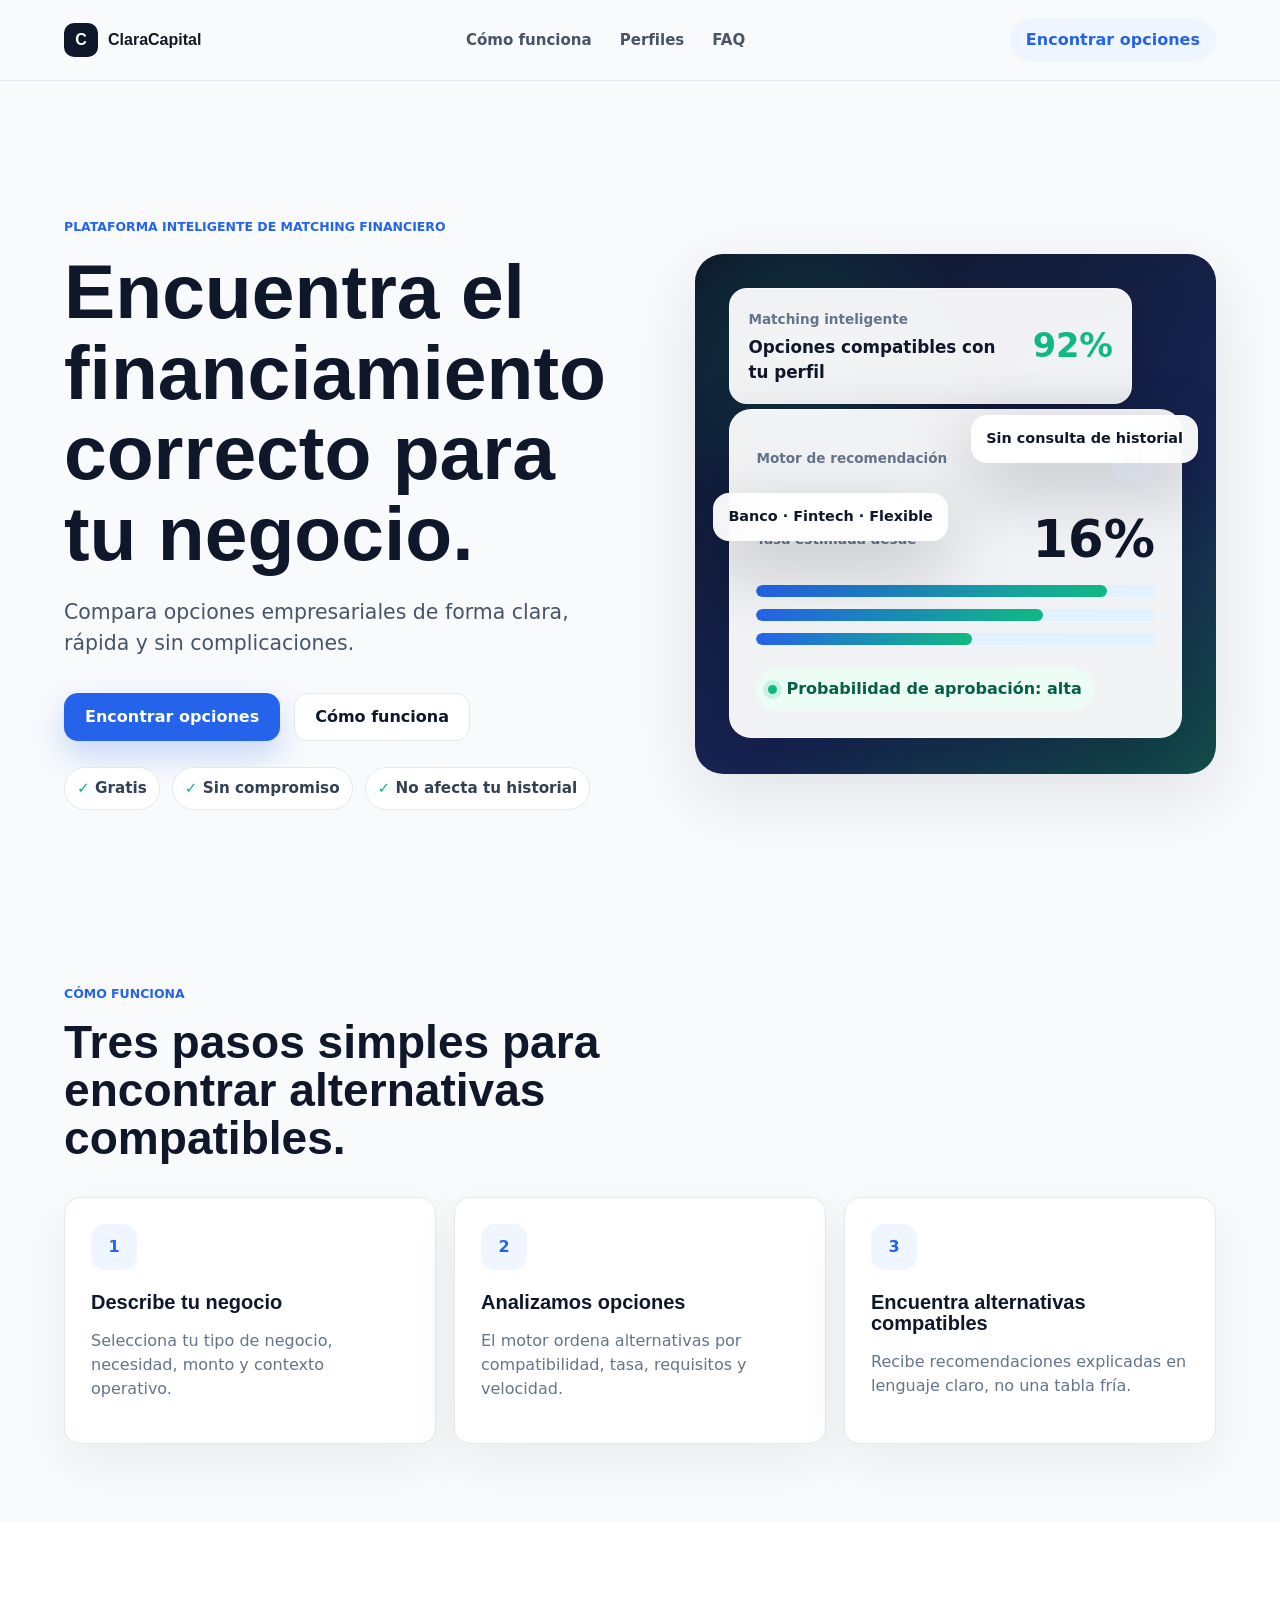
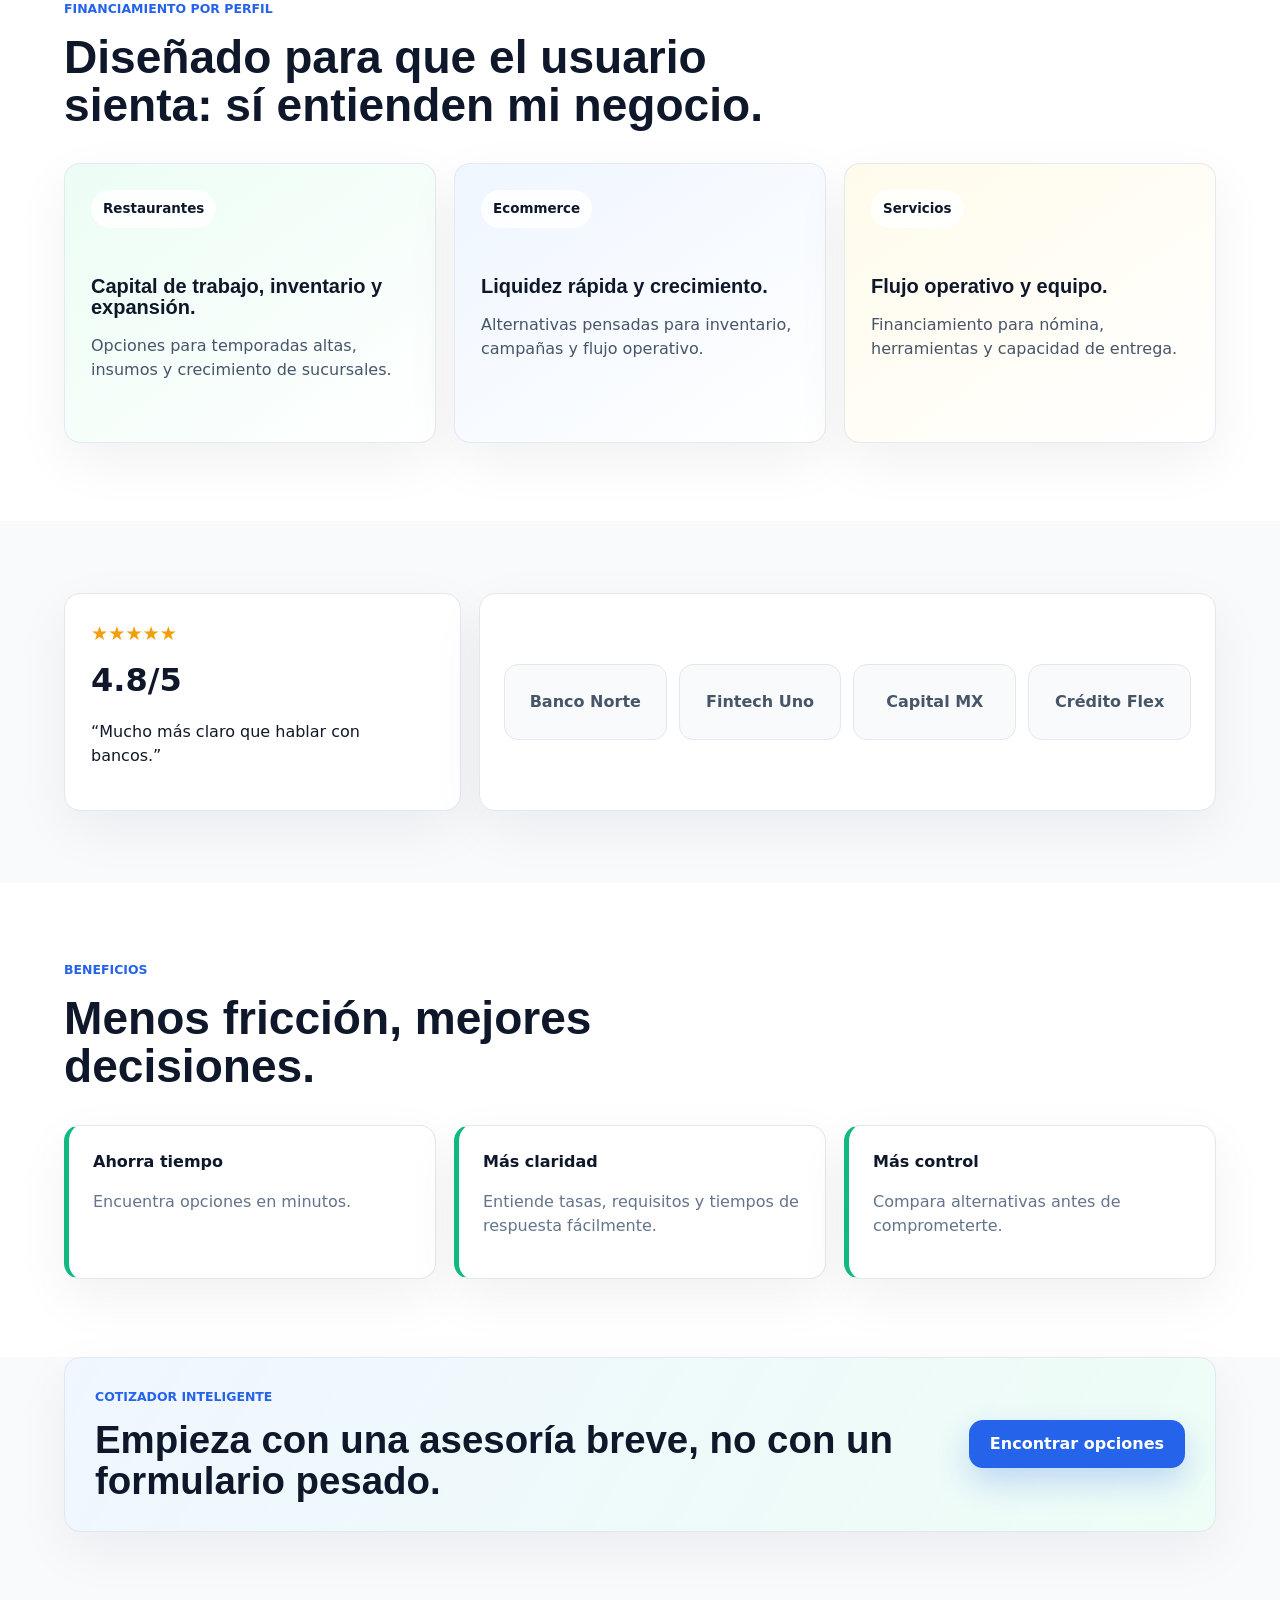
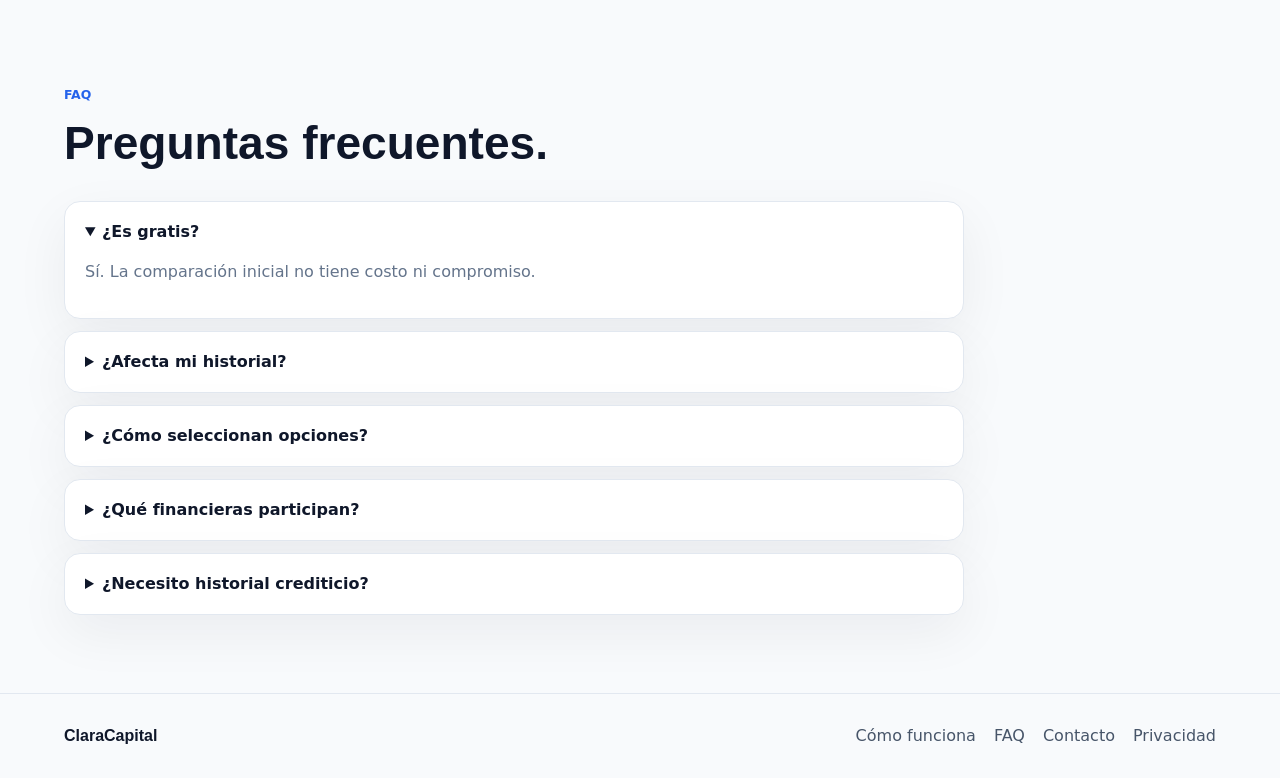
==== index.html @ 9a3e59d4 "v2" ====
<!DOCTYPE html>
<html lang="es">
  <head>
    <meta charset="UTF-8" />
    <meta name="viewport" content="width=device-width, initial-scale=1.0" />
    <title>ClaraCapital | Matching financiero para PYMEs</title>
    <meta
      name="description"
      content="Encuentra financiamiento empresarial con una plataforma inteligente de matching financiero para PYMEs."
    />
    <link
      rel="icon"
      href="data:image/svg+xml,%3Csvg xmlns='http://www.w3.org/2000/svg' viewBox='0 0 64 64'%3E%3Crect width='64' height='64' rx='18' fill='%230F172A'/%3E%3Ctext x='32' y='42' text-anchor='middle' font-family='Arial' font-size='34' font-weight='700' fill='white'%3EC%3C/text%3E%3C/svg%3E"
    />
    <link rel="stylesheet" href="styles.css" />
  </head>
  <body>
    <header class="site-header">
      <a class="brand" href="index.html#inicio" aria-label="ClaraCapital inicio">
        <span class="brand-mark">C</span>
        <span>ClaraCapital</span>
      </a>
      <nav class="nav-links" aria-label="Navegación principal">
        <a href="#como-funciona">Cómo funciona</a>
        <a href="#perfiles">Perfiles</a>
        <a href="#faq">FAQ</a>
      </nav>
      <a class="header-cta" href="cotizador.html">Encontrar opciones</a>
    </header>

    <main>
      <section class="hero" id="inicio">
        <div class="hero-copy">
          <p class="eyebrow">Plataforma inteligente de matching financiero</p>
          <h1>Encuentra el financiamiento correcto para tu negocio.</h1>
          <p class="hero-subtitle">
            Compara opciones empresariales de forma clara, rápida y sin complicaciones.
          </p>
          <div class="hero-actions">
            <a class="button button-primary" href="cotizador.html">Encontrar opciones</a>
            <a class="button button-ghost" href="#como-funciona">Cómo funciona</a>
          </div>
          <div class="trust-strip" aria-label="Indicadores de confianza">
            <span><strong>✓</strong> Gratis</span>
            <span><strong>✓</strong> Sin compromiso</span>
            <span><strong>✓</strong> No afecta tu historial</span>
          </div>
        </div>

        <div class="hero-visual" aria-label="Vista previa de matching financiero">
          <div class="signal-card main-signal">
            <div>
              <span class="small-label">Matching inteligente</span>
              <strong>Opciones compatibles con tu perfil</strong>
            </div>
            <span class="match-score">92%</span>
          </div>
          <div class="dashboard-card">
            <div class="dashboard-top">
              <span>Motor de recomendación</span>
              <strong>AI</strong>
            </div>
            <div class="rate-row">
              <span>Tasa estimada desde</span>
              <strong>16%</strong>
            </div>
            <div class="range-bars">
              <span style="--bar: 88%"></span>
              <span style="--bar: 72%"></span>
              <span style="--bar: 54%"></span>
            </div>
            <div class="approval-card">
              <span class="status-dot"></span>
              Probabilidad de aprobación: alta
            </div>
          </div>
          <div class="floating-note note-left">Banco · Fintech · Flexible</div>
          <div class="floating-note note-right">Sin consulta de historial</div>
        </div>
      </section>

      <section class="section" id="como-funciona">
        <div class="section-heading">
          <p class="eyebrow">Cómo funciona</p>
          <h2>Tres pasos simples para encontrar alternativas compatibles.</h2>
        </div>
        <div class="steps-grid">
          <article class="info-card">
            <span class="icon-box">1</span>
            <h3>Describe tu negocio</h3>
            <p>Selecciona tu tipo de negocio, necesidad, monto y contexto operativo.</p>
          </article>
          <article class="info-card">
            <span class="icon-box">2</span>
            <h3>Analizamos opciones</h3>
            <p>El motor ordena alternativas por compatibilidad, tasa, requisitos y velocidad.</p>
          </article>
          <article class="info-card">
            <span class="icon-box">3</span>
            <h3>Encuentra alternativas compatibles</h3>
            <p>Recibe recomendaciones explicadas en lenguaje claro, no una tabla fría.</p>
          </article>
        </div>
      </section>

      <section class="section profile-section" id="perfiles">
        <div class="section-heading">
          <p class="eyebrow">Financiamiento por perfil</p>
          <h2>Diseñado para que el usuario sienta: sí entienden mi negocio.</h2>
        </div>
        <div class="profile-grid">
          <article class="profile-card restaurant">
            <span>Restaurantes</span>
            <h3>Capital de trabajo, inventario y expansión.</h3>
            <p>Opciones para temporadas altas, insumos y crecimiento de sucursales.</p>
          </article>
          <article class="profile-card ecommerce">
            <span>Ecommerce</span>
            <h3>Liquidez rápida y crecimiento.</h3>
            <p>Alternativas pensadas para inventario, campañas y flujo operativo.</p>
          </article>
          <article class="profile-card services">
            <span>Servicios</span>
            <h3>Flujo operativo y equipo.</h3>
            <p>Financiamiento para nómina, herramientas y capacidad de entrega.</p>
          </article>
        </div>
      </section>

      <section class="proof-section">
        <div class="rating-card">
          <div class="stars" aria-label="Calificación 4.8 de 5">★★★★★</div>
          <strong>4.8/5</strong>
          <p>“Mucho más claro que hablar con bancos.”</p>
        </div>
        <div class="logo-cloud" aria-label="Financieras participantes demo">
          <span>Banco Norte</span>
          <span>Fintech Uno</span>
          <span>Capital MX</span>
          <span>Crédito Flex</span>
        </div>
      </section>

      <section class="section benefits-section">
        <div class="section-heading">
          <p class="eyebrow">Beneficios</p>
          <h2>Menos fricción, mejores decisiones.</h2>
        </div>
        <div class="benefits-grid">
          <article>
            <span>Ahorra tiempo</span>
            <p>Encuentra opciones en minutos.</p>
          </article>
          <article>
            <span>Más claridad</span>
            <p>Entiende tasas, requisitos y tiempos de respuesta fácilmente.</p>
          </article>
          <article>
            <span>Más control</span>
            <p>Compara alternativas antes de comprometerte.</p>
          </article>
        </div>
      </section>

      <section class="home-cta-section">
        <div>
          <p class="eyebrow">Cotizador inteligente</p>
          <h2>Empieza con una asesoría breve, no con un formulario pesado.</h2>
        </div>
        <a class="button button-primary" href="cotizador.html">Encontrar opciones</a>
      </section>

      <section class="section faq-section" id="faq">
        <div class="section-heading">
          <p class="eyebrow">FAQ</p>
          <h2>Preguntas frecuentes.</h2>
        </div>
        <div class="faq-list">
          <details open>
            <summary>¿Es gratis?</summary>
            <p>Sí. La comparación inicial no tiene costo ni compromiso.</p>
          </details>
          <details>
            <summary>¿Afecta mi historial?</summary>
            <p>No. Este flujo es informativo y no realiza una consulta formal de buró.</p>
          </details>
          <details>
            <summary>¿Cómo seleccionan opciones?</summary>
            <p>Usamos tus respuestas para estimar compatibilidad, velocidad y requisitos.</p>
          </details>
          <details>
            <summary>¿Qué financieras participan?</summary>
            <p>En esta beta usamos opciones demo para validar claridad, confianza y conversión.</p>
          </details>
          <details>
            <summary>¿Necesito historial crediticio?</summary>
            <p>No siempre. Algunas alternativas evalúan ventas, antigüedad y flujo del negocio.</p>
          </details>
        </div>
      </section>
    </main>

    <footer class="site-footer">
      <span>ClaraCapital</span>
      <div>
        <a href="#como-funciona">Cómo funciona</a>
        <a href="#faq">FAQ</a>
        <a href="mailto:hola@claracapital.mx">Contacto</a>
        <a href="#inicio">Privacidad</a>
      </div>
    </footer>
  </body>
</html>
---- styles.css ----
:root {
  --navy: #0f172a;
  --blue: #2563eb;
  --green: #10b981;
  --amber: #f59e0b;
  --ink: #111827;
  --muted: #64748b;
  --line: #e2e8f0;
  --bg: #f8fafc;
  --white: #ffffff;
  --soft-blue: #eff6ff;
  --soft-green: #ecfdf5;
  --shadow: 0 22px 70px rgba(15, 23, 42, 0.1);
}

* {
  box-sizing: border-box;
}

html {
  scroll-behavior: smooth;
}

body {
  margin: 0;
  background: var(--bg);
  color: var(--ink);
  font-family: "Inter", "Segoe UI", system-ui, sans-serif;
  line-height: 1.5;
}

a {
  color: inherit;
  text-decoration: none;
}

button,
input {
  font: inherit;
}

.site-header {
  position: sticky;
  top: 0;
  z-index: 20;
  display: flex;
  align-items: center;
  justify-content: space-between;
  gap: 24px;
  padding: 18px clamp(20px, 5vw, 72px);
  background: rgba(248, 250, 252, 0.86);
  border-bottom: 1px solid rgba(226, 232, 240, 0.72);
  backdrop-filter: blur(18px);
}

.brand,
.nav-links,
.trust-strip,
.hero-actions,
.form-actions,
.site-footer,
.site-footer div {
  display: flex;
  align-items: center;
}

.brand {
  gap: 10px;
  font-family: "Geist", "Segoe UI", "Inter", sans-serif;
  font-weight: 700;
}

.brand-mark {
  display: grid;
  width: 34px;
  height: 34px;
  place-items: center;
  color: var(--white);
  background: var(--navy);
  border-radius: 10px;
}

.nav-links {
  gap: 28px;
  color: #475569;
  font-size: 0.94rem;
  font-weight: 600;
}

.nav-links a:hover,
.site-footer a:hover {
  color: var(--blue);
}

.header-cta {
  padding: 10px 16px;
  color: var(--blue);
  background: var(--soft-blue);
  border-radius: 999px;
  font-weight: 700;
}

.hero {
  display: grid;
  grid-template-columns: minmax(0, 1.02fr) minmax(340px, 0.98fr);
  gap: clamp(42px, 7vw, 96px);
  align-items: center;
  min-height: calc(100vh - 74px);
  padding: clamp(54px, 8vw, 96px) clamp(20px, 5vw, 72px) 56px;
}

.eyebrow {
  margin: 0 0 14px;
  color: var(--blue);
  font-size: 0.78rem;
  font-weight: 800;
  letter-spacing: 0;
  text-transform: uppercase;
}

h1,
h2,
h3 {
  margin: 0;
  color: var(--navy);
  font-family: "Geist", "Segoe UI", "Inter", sans-serif;
  letter-spacing: 0;
  line-height: 1.05;
}

h1 {
  max-width: 760px;
  font-size: clamp(2.65rem, 6vw, 5.8rem);
}

h2 {
  font-size: clamp(2rem, 3.6vw, 3.6rem);
}

h3 {
  font-size: 1.25rem;
}

.hero-subtitle {
  max-width: 590px;
  margin: 24px 0 0;
  color: #475569;
  font-size: clamp(1.04rem, 2vw, 1.28rem);
}

.hero-actions {
  flex-wrap: wrap;
  gap: 14px;
  margin-top: 34px;
}

.button {
  display: inline-flex;
  align-items: center;
  justify-content: center;
  min-height: 48px;
  padding: 0 20px;
  border: 1px solid transparent;
  border-radius: 14px;
  cursor: pointer;
  font-weight: 800;
  transition: transform 180ms ease, border-color 180ms ease, background 180ms ease,
    box-shadow 180ms ease;
}

.button:hover {
  transform: translateY(-1px);
}

.button-primary {
  color: var(--white);
  background: var(--blue);
  box-shadow: 0 14px 32px rgba(37, 99, 235, 0.24);
}

.button-ghost {
  color: var(--navy);
  background: var(--white);
  border-color: var(--line);
}

.button:disabled {
  cursor: not-allowed;
  opacity: 0.45;
  transform: none;
}

.trust-strip {
  flex-wrap: wrap;
  gap: 12px;
  margin-top: 26px;
  color: #334155;
  font-size: 0.95rem;
  font-weight: 700;
}

.trust-strip span {
  padding: 9px 12px;
  background: var(--white);
  border: 1px solid var(--line);
  border-radius: 999px;
}

.trust-strip strong {
  color: var(--green);
}

.hero-visual {
  position: relative;
  min-height: 520px;
  padding: 34px;
  overflow: hidden;
  background:
    radial-gradient(circle at 20% 20%, rgba(16, 185, 129, 0.2), transparent 28%),
    linear-gradient(145deg, #0f172a 0%, #172554 62%, #134e4a 100%);
  border-radius: 28px;
  box-shadow: var(--shadow);
}

.dashboard-card,
.signal-card,
.floating-note {
  background: rgba(255, 255, 255, 0.94);
  border: 1px solid rgba(255, 255, 255, 0.64);
  box-shadow: 0 24px 68px rgba(2, 6, 23, 0.22);
  backdrop-filter: blur(16px);
}

.dashboard-card {
  position: absolute;
  right: 34px;
  bottom: 36px;
  left: 34px;
  padding: 26px;
  border-radius: 22px;
}

.dashboard-top,
.rate-row,
.main-signal {
  display: flex;
  align-items: center;
  justify-content: space-between;
  gap: 18px;
}

.dashboard-top span,
.small-label,
.rate-row span {
  color: var(--muted);
  font-size: 0.85rem;
  font-weight: 700;
}

.dashboard-top strong {
  display: grid;
  width: 44px;
  height: 44px;
  place-items: center;
  color: var(--blue);
  background: var(--soft-blue);
  border-radius: 14px;
}

.rate-row {
  margin: 34px 0 20px;
}

.rate-row strong {
  color: var(--navy);
  font-size: 3.2rem;
  line-height: 1;
}

.range-bars {
  display: grid;
  gap: 12px;
}

.range-bars span {
  display: block;
  height: 12px;
  overflow: hidden;
  background: #e0f2fe;
  border-radius: 999px;
}

.range-bars span::after {
  display: block;
  width: var(--bar);
  height: 100%;
  content: "";
  background: linear-gradient(90deg, var(--blue), var(--green));
  border-radius: inherit;
}

.approval-card {
  display: inline-flex;
  align-items: center;
  gap: 9px;
  margin-top: 22px;
  padding: 10px 12px;
  color: #065f46;
  background: var(--soft-green);
  border-radius: 999px;
  font-weight: 800;
}

.status-dot {
  width: 9px;
  height: 9px;
  background: var(--green);
  border-radius: 50%;
  box-shadow: 0 0 0 5px rgba(16, 185, 129, 0.16);
}

.signal-card {
  position: absolute;
  top: 34px;
  left: 34px;
  right: 84px;
  padding: 18px;
  border-radius: 18px;
}

.signal-card strong {
  display: block;
  margin-top: 4px;
  color: var(--navy);
  font-size: 1.05rem;
}

.match-score {
  color: var(--green);
  font-size: 2.1rem;
  font-weight: 900;
}

.floating-note {
  position: absolute;
  padding: 12px 14px;
  color: var(--navy);
  border-radius: 16px;
  font-size: 0.9rem;
  font-weight: 800;
}

.note-left {
  left: 18px;
  top: 46%;
}

.note-right {
  right: 18px;
  top: 31%;
}

.section,
.results-section {
  padding: 78px clamp(20px, 5vw, 72px);
}

.section-heading {
  max-width: 720px;
  margin-bottom: 34px;
}

.steps-grid,
.benefits-grid,
.results-grid {
  display: grid;
  grid-template-columns: repeat(3, minmax(0, 1fr));
  gap: 18px;
}

.info-card,
.benefits-grid article,
.result-card,
.lead-capture,
.faq-list details,
.comparator-panel {
  background: var(--white);
  border: 1px solid var(--line);
  border-radius: 16px;
  box-shadow: 0 18px 54px rgba(15, 23, 42, 0.06);
}

.info-card {
  padding: 26px;
}

.info-card p,
.benefits-grid p,
.comparator-intro p,
.lead-capture p,
.faq-list p,
.result-card p {
  color: var(--muted);
}

.icon-box {
  display: grid;
  width: 46px;
  height: 46px;
  margin-bottom: 22px;
  place-items: center;
  color: var(--blue);
  background: var(--soft-blue);
  border-radius: 14px;
  font-weight: 900;
}

.benefits-section {
  background: #ffffff;
}

.profile-section {
  background: var(--white);
}

.profile-grid {
  display: grid;
  grid-template-columns: repeat(3, minmax(0, 1fr));
  gap: 18px;
}

.profile-card {
  min-height: 280px;
  padding: 26px;
  border: 1px solid rgba(226, 232, 240, 0.9);
  border-radius: 16px;
  box-shadow: 0 18px 54px rgba(15, 23, 42, 0.06);
}

.profile-card span {
  display: inline-flex;
  margin-bottom: 48px;
  padding: 8px 11px;
  color: var(--navy);
  background: rgba(255, 255, 255, 0.82);
  border: 1px solid rgba(255, 255, 255, 0.78);
  border-radius: 999px;
  font-size: 0.84rem;
  font-weight: 900;
}

.profile-card h3 {
  max-width: 360px;
}

.profile-card p {
  color: #475569;
}

.restaurant {
  background: linear-gradient(145deg, #ecfdf5, #ffffff);
}

.ecommerce {
  background: linear-gradient(145deg, #eff6ff, #ffffff);
}

.services {
  background: linear-gradient(145deg, #fffbeb, #ffffff);
}

.proof-section {
  display: grid;
  grid-template-columns: minmax(280px, 0.7fr) minmax(320px, 1.3fr);
  gap: 18px;
  align-items: stretch;
  padding: 72px clamp(20px, 5vw, 72px);
}

.rating-card,
.logo-cloud,
.home-cta-section,
.quote-aside,
.health-card {
  background: var(--white);
  border: 1px solid var(--line);
  border-radius: 16px;
  box-shadow: 0 18px 54px rgba(15, 23, 42, 0.06);
}

.rating-card {
  padding: 26px;
}

.rating-card strong {
  display: block;
  margin: 7px 0 10px;
  color: var(--navy);
  font-size: 2rem;
}

.stars {
  color: var(--amber);
  letter-spacing: 0;
  font-size: 1.2rem;
}

.logo-cloud {
  display: grid;
  grid-template-columns: repeat(4, minmax(0, 1fr));
  gap: 12px;
  align-items: center;
  padding: 24px;
}

.logo-cloud span {
  display: grid;
  min-height: 76px;
  place-items: center;
  color: #475569;
  background: #f8fafc;
  border: 1px solid var(--line);
  border-radius: 14px;
  text-align: center;
  font-weight: 900;
}

.home-cta-section {
  display: flex;
  align-items: center;
  justify-content: space-between;
  gap: 24px;
  margin: 0 clamp(20px, 5vw, 72px) 76px;
  padding: 30px;
  background:
    linear-gradient(120deg, rgba(239, 246, 255, 0.96), rgba(236, 253, 245, 0.9)),
    var(--white);
}

.home-cta-section h2 {
  max-width: 820px;
  font-size: clamp(1.8rem, 3vw, 3rem);
}

.quote-hero {
  display: grid;
  grid-template-columns: minmax(0, 1.2fr) minmax(280px, 0.8fr);
  gap: 32px;
  align-items: end;
  padding: 68px clamp(20px, 5vw, 72px) 42px;
}

.quote-hero h1 {
  max-width: 880px;
  font-size: clamp(2.35rem, 5vw, 5rem);
}

.quote-hero p {
  max-width: 690px;
  color: #475569;
  font-size: 1.08rem;
}

.quote-aside {
  padding: 24px;
}

.quote-aside span {
  color: var(--green);
  font-weight: 900;
}

.quote-aside strong {
  display: block;
  margin: 8px 0;
  color: var(--navy);
  font-size: 1.55rem;
  line-height: 1.1;
}

.cotizador-section {
  padding-top: 42px;
}

.engine-preview {
  display: grid;
  gap: 10px;
  margin-top: 24px;
}

.engine-preview span {
  padding: 12px 14px;
  color: #334155;
  background: var(--white);
  border: 1px solid var(--line);
  border-radius: 14px;
  font-weight: 800;
}

.benefits-grid article {
  padding: 24px;
  border-left: 5px solid var(--green);
}

.benefits-grid span {
  color: var(--navy);
  font-weight: 900;
}

.comparator-section {
  padding: 84px clamp(20px, 5vw, 72px);
  background: linear-gradient(180deg, #eef6ff, #f8fafc);
}

.comparator-shell {
  display: grid;
  grid-template-columns: minmax(0, 0.86fr) minmax(340px, 1.14fr);
  gap: 34px;
  align-items: start;
}

.comparator-intro {
  position: sticky;
  top: 104px;
}

.comparator-panel {
  padding: 28px;
}

.progress-wrap {
  display: grid;
  gap: 10px;
  color: var(--muted);
  font-size: 0.88rem;
  font-weight: 800;
}

.progress-track {
  height: 9px;
  overflow: hidden;
  background: #e5e7eb;
  border-radius: 999px;
}

#progressBar {
  display: block;
  width: 33.33%;
  height: 100%;
  background: linear-gradient(90deg, var(--blue), var(--green));
  border-radius: inherit;
  transition: width 240ms ease;
}

.question-card {
  margin-top: 26px;
}

.question-step {
  display: none;
  margin: 0;
  padding: 0;
  border: 0;
}

.question-step.active {
  display: grid;
  grid-template-columns: repeat(2, minmax(0, 1fr));
  gap: 12px;
  animation: fadeSlide 260ms ease both;
}

.question-step legend {
  grid-column: 1 / -1;
  margin-bottom: 8px;
  color: var(--navy);
  font-family: "Geist", "Segoe UI", "Inter", sans-serif;
  font-size: 1.45rem;
  font-weight: 700;
}

.select-card {
  position: relative;
  cursor: pointer;
}

.select-card input {
  position: absolute;
  inset: 0;
  opacity: 0;
}

.select-card span {
  display: flex;
  align-items: center;
  min-height: 74px;
  padding: 18px;
  background: #f8fafc;
  border: 1px solid var(--line);
  border-radius: 16px;
  color: var(--navy);
  font-weight: 900;
  transition: border-color 180ms ease, background 180ms ease, box-shadow 180ms ease;
}

.visual-option span {
  align-items: flex-start;
  flex-direction: column;
  gap: 5px;
}

.visual-option small {
  color: var(--muted);
  font-size: 0.82rem;
  font-weight: 700;
}

.select-card input:checked + span {
  background: var(--soft-blue);
  border-color: rgba(37, 99, 235, 0.55);
  box-shadow: 0 12px 34px rgba(37, 99, 235, 0.12);
}

.form-actions {
  justify-content: space-between;
  margin-top: 24px;
}

.amount-step.active {
  grid-template-columns: 1fr;
}

.amount-control {
  display: grid;
  gap: 18px;
  padding: 28px;
  background: #f8fafc;
  border: 1px solid var(--line);
  border-radius: 16px;
}

.amount-control input[type="range"] {
  width: 100%;
  accent-color: var(--blue);
}

.amount-control output {
  color: var(--navy);
  font-family: "Geist", "Segoe UI", "Inter", sans-serif;
  font-size: clamp(2rem, 5vw, 4rem);
  font-weight: 800;
  line-height: 1;
}

.amount-markers {
  display: flex;
  justify-content: space-between;
  color: var(--muted);
  font-size: 0.86rem;
  font-weight: 800;
}

.loading-state {
  display: grid;
  min-height: 320px;
  place-items: center;
  text-align: center;
}

.loading-state p {
  margin: 18px 0;
  color: var(--navy);
  font-size: 1.18rem;
  font-weight: 900;
}

.pulse-orbit {
  width: 74px;
  height: 74px;
  background: radial-gradient(circle, var(--blue) 18%, transparent 20%),
    conic-gradient(from 90deg, var(--green), var(--blue), var(--amber), var(--green));
  border-radius: 50%;
  animation: spin 1.6s linear infinite;
}

.loading-bars {
  display: flex;
  gap: 8px;
}

.loading-bars span {
  width: 54px;
  height: 8px;
  background: var(--line);
  border-radius: 999px;
  animation: pulseBar 900ms ease-in-out infinite alternate;
}

.loading-bars span:nth-child(2) {
  animation-delay: 140ms;
}

.loading-bars span:nth-child(3) {
  animation-delay: 280ms;
}

.results-section {
  background: var(--white);
}

.results-summary {
  display: inline-flex;
  flex-wrap: wrap;
  gap: 10px;
}

.results-summary span {
  padding: 9px 12px;
  color: #334155;
  background: #f1f5f9;
  border-radius: 999px;
  font-weight: 800;
}

.result-card {
  display: grid;
  gap: 18px;
  padding: 24px;
}

.recommendation-card {
  position: relative;
  overflow: hidden;
}

.recommendation-card::before {
  position: absolute;
  inset: 0 0 auto;
  height: 5px;
  content: "";
  background: linear-gradient(90deg, var(--blue), var(--green));
}

.result-card header {
  display: flex;
  justify-content: space-between;
  gap: 16px;
}

.result-card header span {
  color: var(--green);
  font-weight: 900;
}

.result-card header p {
  margin: 5px 0 0;
}

.main-metric {
  color: var(--navy);
  font-family: "Geist", "Segoe UI", "Inter", sans-serif;
  font-size: 2.1rem;
  font-weight: 800;
}

.quick-info {
  display: grid;
  gap: 8px;
  margin: 0;
  padding: 0;
  color: #334155;
  list-style: none;
}

.quick-info li::before {
  margin-right: 8px;
  color: var(--green);
  content: "✓";
  font-weight: 900;
}

.smart-explanation {
  margin: 0;
  padding: 14px;
  color: #334155;
  background: #f8fafc;
  border: 1px solid var(--line);
  border-radius: 14px;
  font-weight: 600;
}

.health-card {
  display: grid;
  grid-template-columns: minmax(150px, 0.45fr) minmax(220px, 1fr) minmax(150px, 0.45fr);
  gap: 18px;
  align-items: center;
  margin-bottom: 20px;
  padding: 22px;
}

.health-card strong {
  display: block;
  margin-top: 4px;
  color: var(--navy);
  font-size: 1.35rem;
}

.health-meter {
  height: 12px;
  overflow: hidden;
  background: #e5e7eb;
  border-radius: 999px;
}

.health-meter span {
  display: block;
  width: var(--health);
  height: 100%;
  background: linear-gradient(90deg, var(--green), var(--blue));
  border-radius: inherit;
}

.results-toolbar {
  display: flex;
  align-items: end;
  justify-content: space-between;
  gap: 18px;
  margin-bottom: 24px;
}

.results-toolbar label {
  display: grid;
  gap: 7px;
  min-width: 240px;
  color: var(--navy);
  font-size: 0.86rem;
  font-weight: 900;
}

.results-toolbar select {
  min-height: 46px;
  padding: 0 40px 0 14px;
  color: var(--navy);
  background: var(--white);
  border: 1px solid var(--line);
  border-radius: 14px;
  font-weight: 800;
}

.lead-capture {
  display: grid;
  grid-template-columns: 0.9fr 1.1fr;
  gap: 24px;
  align-items: end;
  margin-top: 28px;
  padding: 26px;
  border-color: rgba(16, 185, 129, 0.36);
}

.lead-form {
  display: grid;
  grid-template-columns: 1fr 1fr auto;
  gap: 12px;
  align-items: end;
}

.lead-form label {
  display: grid;
  gap: 7px;
  color: var(--navy);
  font-size: 0.86rem;
  font-weight: 900;
}

.lead-form input {
  min-height: 48px;
  padding: 0 14px;
  border: 1px solid var(--line);
  border-radius: 14px;
  outline: 0;
}

.lead-form input:focus {
  border-color: var(--blue);
  box-shadow: 0 0 0 4px rgba(37, 99, 235, 0.12);
}

.faq-list {
  display: grid;
  gap: 12px;
  max-width: 900px;
}

.faq-list details {
  padding: 18px 20px;
}

.faq-list summary {
  cursor: pointer;
  color: var(--navy);
  font-weight: 900;
}

.site-footer {
  justify-content: space-between;
  gap: 20px;
  padding: 30px clamp(20px, 5vw, 72px);
  color: #475569;
  border-top: 1px solid var(--line);
}

.site-footer span {
  color: var(--navy);
  font-family: "Geist", "Segoe UI", "Inter", sans-serif;
  font-weight: 800;
}

.site-footer div {
  flex-wrap: wrap;
  gap: 18px;
}

@keyframes fadeSlide {
  from {
    opacity: 0;
    transform: translateY(8px);
  }

  to {
    opacity: 1;
    transform: translateY(0);
  }
}

@keyframes spin {
  to {
    transform: rotate(360deg);
  }
}

@keyframes pulseBar {
  to {
    background: var(--blue);
    transform: scaleX(1.14);
  }
}

@media (max-width: 980px) {
  .hero,
  .comparator-shell,
  .lead-capture,
  .quote-hero,
  .proof-section {
    grid-template-columns: 1fr;
  }

  .hero {
    min-height: auto;
  }

  .comparator-intro {
    position: static;
  }

  .steps-grid,
  .benefits-grid,
  .results-grid,
  .profile-grid {
    grid-template-columns: 1fr;
  }

  .lead-form {
    grid-template-columns: 1fr;
  }

  .logo-cloud {
    grid-template-columns: repeat(2, minmax(0, 1fr));
  }

  .health-card,
  .results-toolbar {
    grid-template-columns: 1fr;
  }

  .health-card {
    align-items: stretch;
  }

  .results-toolbar {
    align-items: stretch;
    flex-direction: column;
  }
}

@media (max-width: 720px) {
  .site-header {
    align-items: flex-start;
  }

  .nav-links {
    display: none;
  }

  .hero-visual {
    min-height: 430px;
    padding: 22px;
    border-radius: 22px;
  }

  .signal-card {
    left: 18px;
    right: 18px;
  }

  .dashboard-card {
    right: 18px;
    left: 18px;
    bottom: 20px;
  }

  .floating-note {
    display: none;
  }

  .question-step.active {
    grid-template-columns: 1fr;
  }

  .site-footer {
    align-items: flex-start;
    flex-direction: column;
  }

  .home-cta-section {
    align-items: flex-start;
    flex-direction: column;
  }

  .logo-cloud {
    grid-template-columns: 1fr;
  }
}
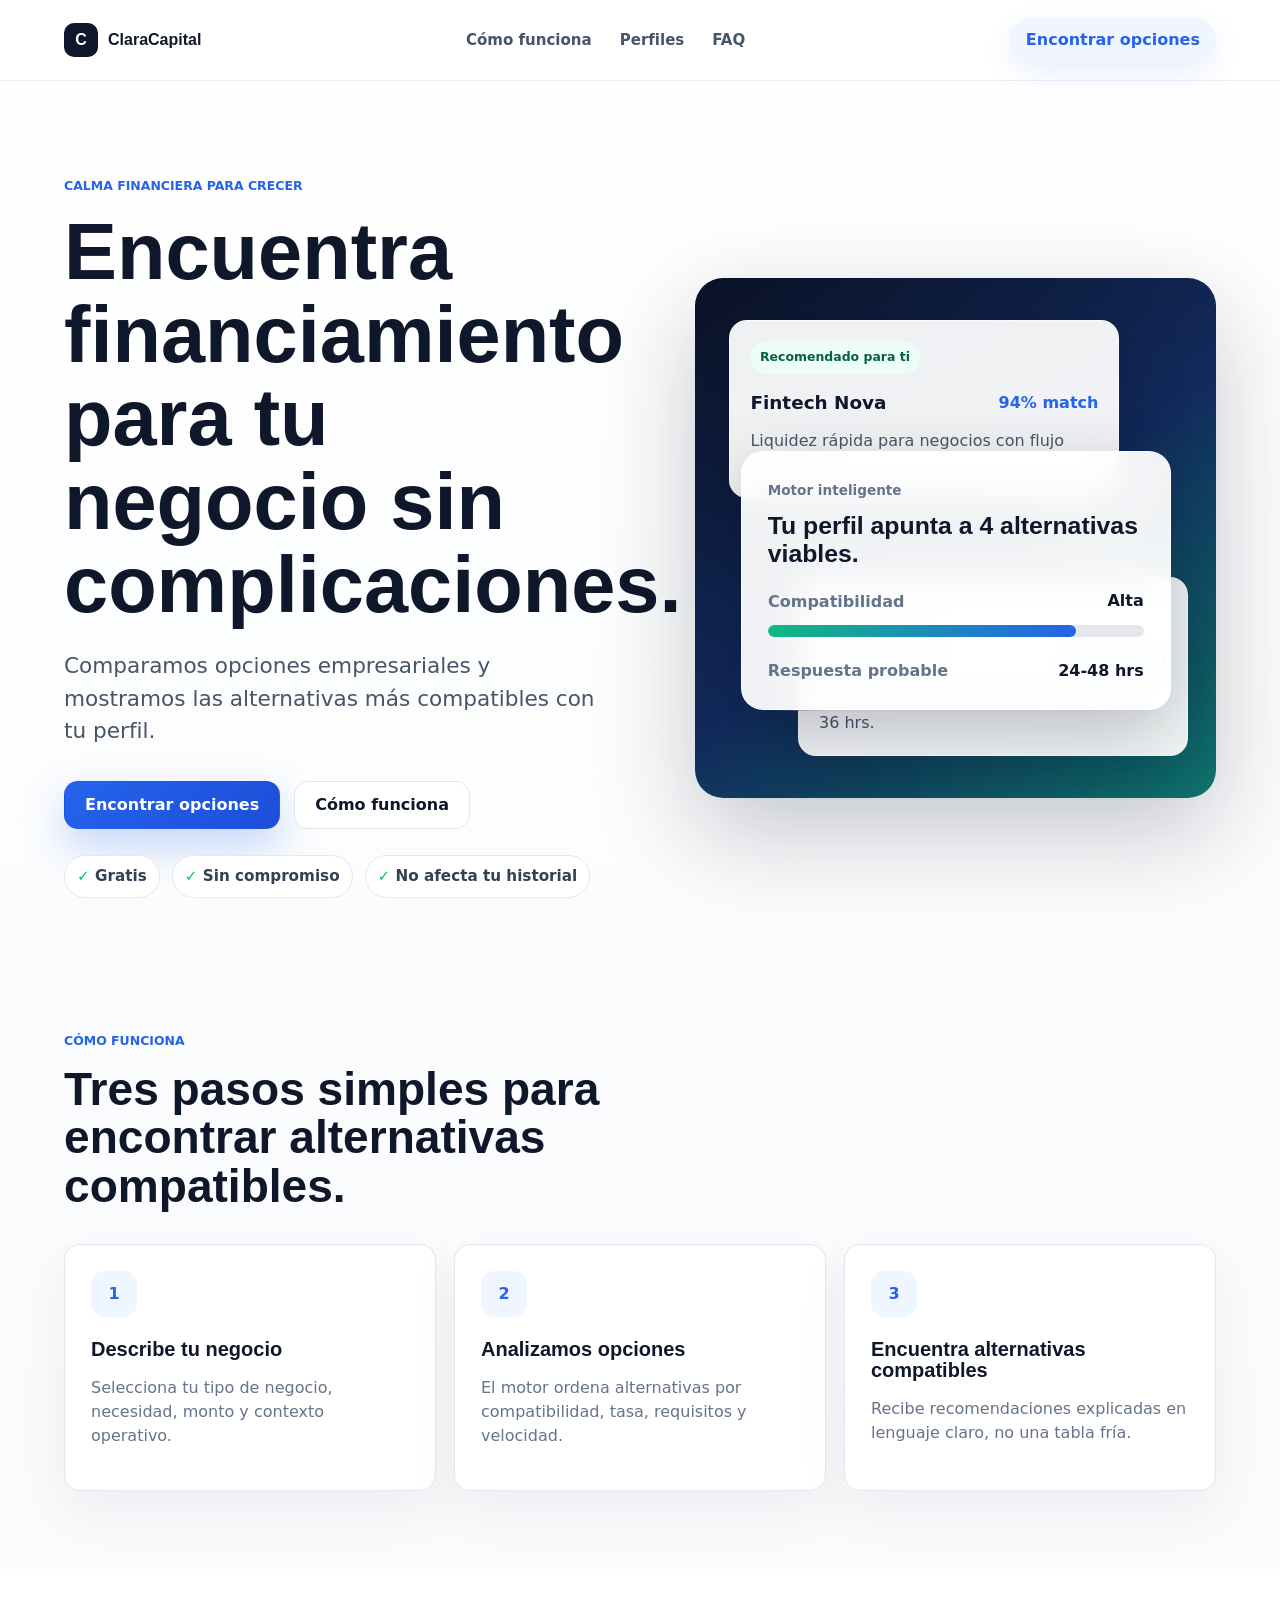
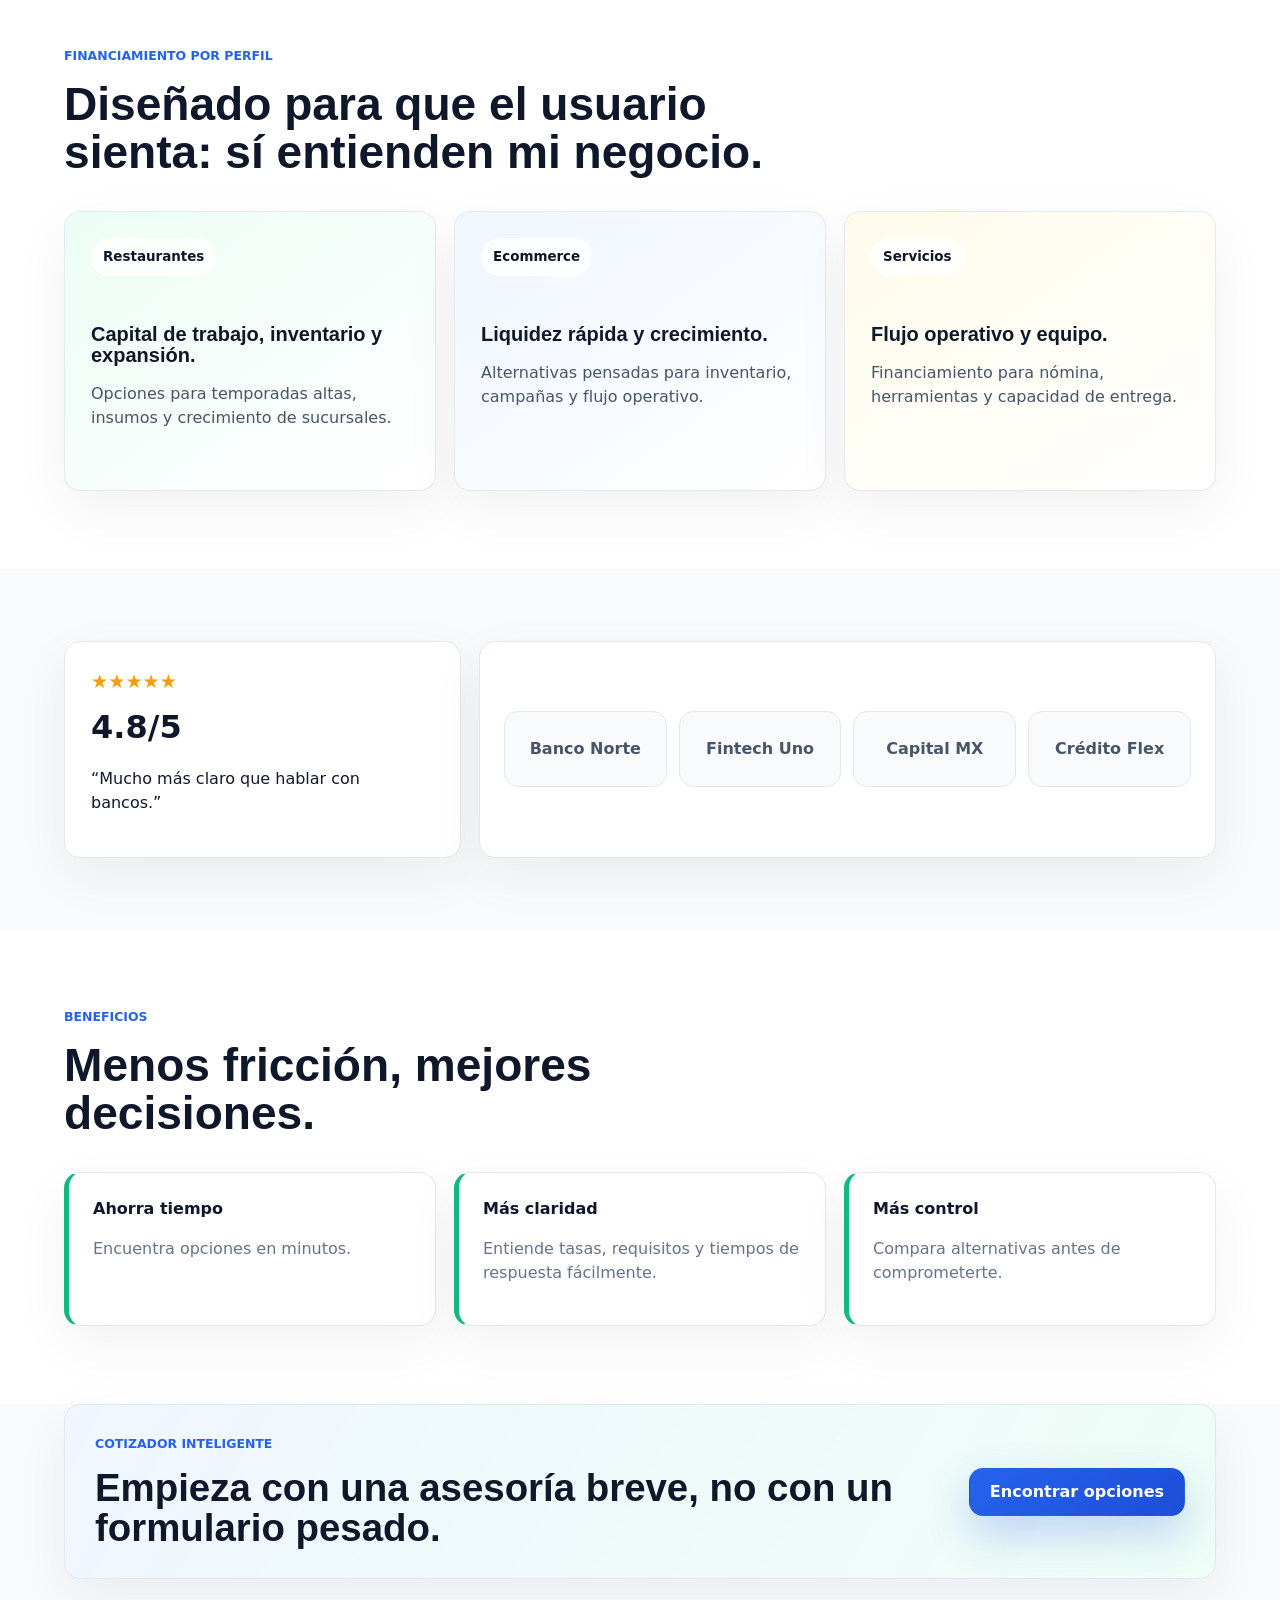
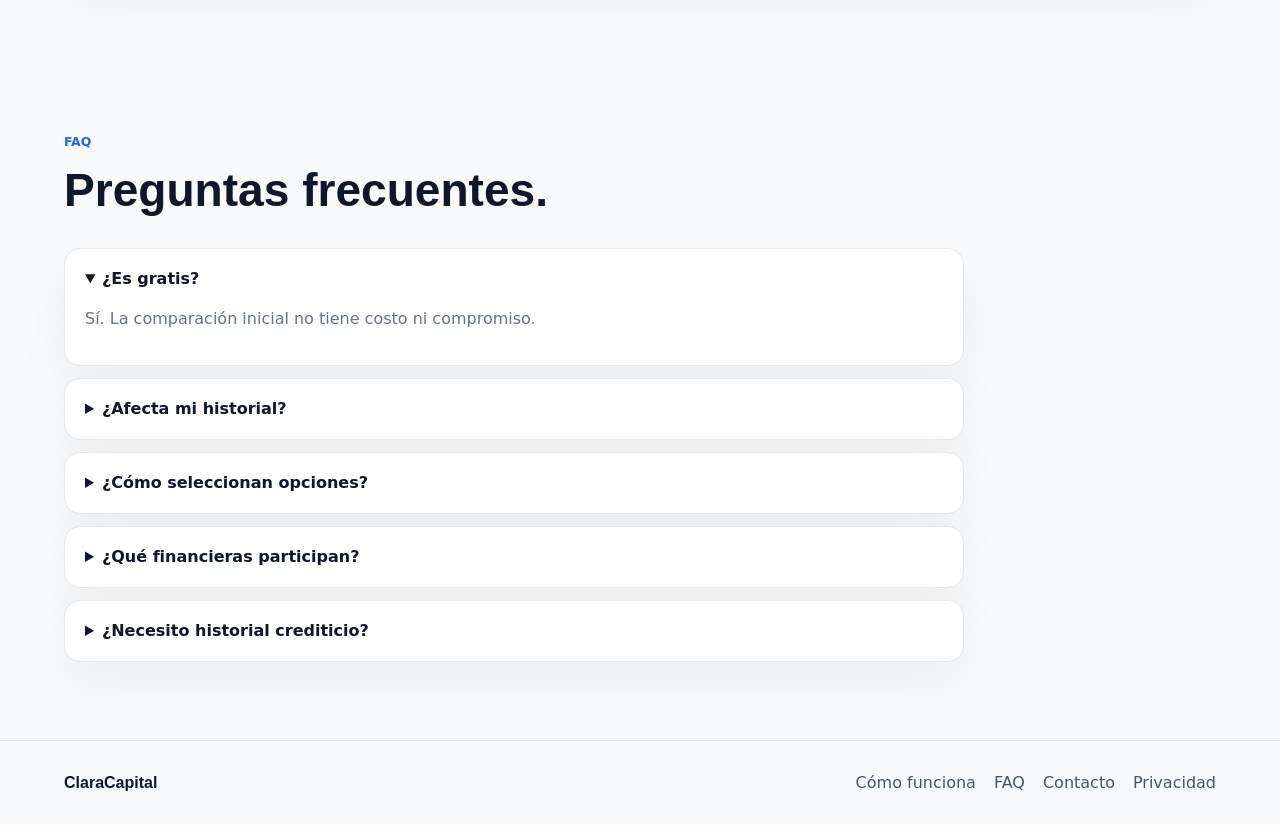
==== commit d4d7651d: "v3" ====
--- a/index.html
+++ b/index.html
@@ -31,10 +31,11 @@
     <main>
       <section class="hero" id="inicio">
         <div class="hero-copy">
-          <p class="eyebrow">Plataforma inteligente de matching financiero</p>
-          <h1>Encuentra el financiamiento correcto para tu negocio.</h1>
+          <p class="eyebrow">Calma financiera para crecer</p>
+          <h1>Encuentra financiamiento para tu negocio sin complicaciones.</h1>
           <p class="hero-subtitle">
-            Compara opciones empresariales de forma clara, rápida y sin complicaciones.
+            Comparamos opciones empresariales y mostramos las alternativas más compatibles
+            con tu perfil.
           </p>
           <div class="hero-actions">
             <a class="button button-primary" href="cotizador.html">Encontrar opciones</a>
@@ -47,35 +48,36 @@
           </div>
         </div>
 
-        <div class="hero-visual" aria-label="Vista previa de matching financiero">
-          <div class="signal-card main-signal">
-            <div>
-              <span class="small-label">Matching inteligente</span>
-              <strong>Opciones compatibles con tu perfil</strong>
-            </div>
-            <span class="match-score">92%</span>
-          </div>
-          <div class="dashboard-card">
-            <div class="dashboard-top">
-              <span>Motor de recomendación</span>
-              <strong>AI</strong>
-            </div>
-            <div class="rate-row">
-              <span>Tasa estimada desde</span>
-              <strong>16%</strong>
-            </div>
-            <div class="range-bars">
-              <span style="--bar: 88%"></span>
-              <span style="--bar: 72%"></span>
-              <span style="--bar: 54%"></span>
-            </div>
-            <div class="approval-card">
-              <span class="status-dot"></span>
-              Probabilidad de aprobación: alta
-            </div>
-          </div>
-          <div class="floating-note note-left">Banco · Fintech · Flexible</div>
-          <div class="floating-note note-right">Sin consulta de historial</div>
+        <div class="hero-visual calm-visual" aria-label="Vista previa de matching financiero">
+          <div class="smart-card hero-rec primary-rec">
+            <span class="rec-label">Recomendado para ti</span>
+            <div class="rec-head">
+              <strong>Fintech Nova</strong>
+              <span>94% match</span>
+            </div>
+            <p>Liquidez rápida para negocios con flujo constante.</p>
+          </div>
+          <div class="smart-card hero-rec secondary-rec">
+            <span class="rec-label">Opción flexible</span>
+            <div class="rec-head">
+              <strong>Capital MX</strong>
+              <span>88% match</span>
+            </div>
+            <p>Menos requisitos, respuesta estimada en 36 hrs.</p>
+          </div>
+          <div class="insight-panel">
+            <span class="small-label">Motor inteligente</span>
+            <h3>Tu perfil apunta a 4 alternativas viables.</h3>
+            <div class="insight-row">
+              <span>Compatibilidad</span>
+              <strong>Alta</strong>
+            </div>
+            <div class="insight-line"><span style="--bar: 82%"></span></div>
+            <div class="insight-row">
+              <span>Respuesta probable</span>
+              <strong>24-48 hrs</strong>
+            </div>
+          </div>
         </div>
       </section>
 
--- a/styles.css
+++ b/styles.css
@@ -3,6 +3,8 @@
   --blue: #2563eb;
   --green: #10b981;
   --amber: #f59e0b;
+  --mist: #eef6ff;
+  --aqua: #dffcf2;
   --ink: #111827;
   --muted: #64748b;
   --line: #e2e8f0;
@@ -23,7 +25,7 @@
 
 body {
   margin: 0;
-  background: var(--bg);
+  background: linear-gradient(180deg, #ffffff 0%, var(--bg) 42%);
   color: var(--ink);
   font-family: "Inter", "Segoe UI", system-ui, sans-serif;
   line-height: 1.5;
@@ -48,7 +50,7 @@
   justify-content: space-between;
   gap: 24px;
   padding: 18px clamp(20px, 5vw, 72px);
-  background: rgba(248, 250, 252, 0.86);
+  background: rgba(255, 255, 255, 0.82);
   border-bottom: 1px solid rgba(226, 232, 240, 0.72);
   backdrop-filter: blur(18px);
 }
@@ -98,6 +100,7 @@
   background: var(--soft-blue);
   border-radius: 999px;
   font-weight: 700;
+  box-shadow: 0 10px 28px rgba(37, 99, 235, 0.1);
 }
 
 .hero {
@@ -130,7 +133,8 @@
 
 h1 {
   max-width: 760px;
-  font-size: clamp(2.65rem, 6vw, 5.8rem);
+  font-size: clamp(2.75rem, 6.2vw, 6.25rem);
+  letter-spacing: 0;
 }
 
 h2 {
@@ -145,7 +149,7 @@
   max-width: 590px;
   margin: 24px 0 0;
   color: #475569;
-  font-size: clamp(1.04rem, 2vw, 1.28rem);
+  font-size: clamp(1.08rem, 2vw, 1.35rem);
 }
 
 .hero-actions {
@@ -169,13 +173,13 @@
 }
 
 .button:hover {
-  transform: translateY(-1px);
+  transform: translateY(-2px);
 }
 
 .button-primary {
   color: var(--white);
-  background: var(--blue);
-  box-shadow: 0 14px 32px rgba(37, 99, 235, 0.24);
+  background: linear-gradient(135deg, var(--blue), #1d4ed8);
+  box-shadow: 0 18px 42px rgba(37, 99, 235, 0.26);
 }
 
 .button-ghost {
@@ -215,20 +219,126 @@
   min-height: 520px;
   padding: 34px;
   overflow: hidden;
-  background:
-    radial-gradient(circle at 20% 20%, rgba(16, 185, 129, 0.2), transparent 28%),
-    linear-gradient(145deg, #0f172a 0%, #172554 62%, #134e4a 100%);
+  background: linear-gradient(145deg, #0b1226 0%, #122a5c 52%, #0f766e 100%);
   border-radius: 28px;
-  box-shadow: var(--shadow);
+  box-shadow: 0 34px 100px rgba(15, 23, 42, 0.24);
+  isolation: isolate;
 }
 
 .dashboard-card,
 .signal-card,
-.floating-note {
+.floating-note,
+.smart-card,
+.insight-panel {
   background: rgba(255, 255, 255, 0.94);
   border: 1px solid rgba(255, 255, 255, 0.64);
   box-shadow: 0 24px 68px rgba(2, 6, 23, 0.22);
   backdrop-filter: blur(16px);
+}
+
+.calm-visual {
+  display: grid;
+  align-content: center;
+}
+
+.smart-card {
+  position: absolute;
+  padding: 20px;
+  border-radius: 18px;
+}
+
+.hero-rec {
+  width: min(78%, 390px);
+  animation: floatSoft 5.5s ease-in-out infinite;
+}
+
+.primary-rec {
+  top: 42px;
+  left: 34px;
+}
+
+.secondary-rec {
+  right: 28px;
+  bottom: 42px;
+  animation-delay: 1s;
+}
+
+.rec-label {
+  display: inline-flex;
+  margin-bottom: 16px;
+  padding: 7px 10px;
+  color: #065f46;
+  background: var(--soft-green);
+  border-radius: 999px;
+  font-size: 0.78rem;
+  font-weight: 900;
+}
+
+.rec-head {
+  display: flex;
+  align-items: center;
+  justify-content: space-between;
+  gap: 14px;
+}
+
+.rec-head strong {
+  color: var(--navy);
+  font-size: 1.15rem;
+}
+
+.rec-head span {
+  color: var(--blue);
+  font-weight: 900;
+}
+
+.smart-card p {
+  margin: 12px 0 0;
+  color: #475569;
+}
+
+.insight-panel {
+  position: relative;
+  z-index: 2;
+  max-width: 430px;
+  margin: 86px auto 0;
+  padding: 26px;
+  border-radius: 22px;
+}
+
+.insight-panel h3 {
+  margin-top: 10px;
+  font-size: 1.55rem;
+  line-height: 1.12;
+}
+
+.insight-row {
+  display: flex;
+  align-items: center;
+  justify-content: space-between;
+  gap: 16px;
+  margin-top: 22px;
+  color: var(--muted);
+  font-weight: 800;
+}
+
+.insight-row strong {
+  color: var(--navy);
+}
+
+.insight-line {
+  height: 12px;
+  margin-top: 12px;
+  overflow: hidden;
+  background: #e5e7eb;
+  border-radius: 999px;
+}
+
+.insight-line span {
+  display: block;
+  width: var(--bar);
+  height: 100%;
+  background: linear-gradient(90deg, var(--green), var(--blue));
+  border-radius: inherit;
 }
 
 .dashboard-card {
@@ -387,7 +497,7 @@
   background: var(--white);
   border: 1px solid var(--line);
   border-radius: 16px;
-  box-shadow: 0 18px 54px rgba(15, 23, 42, 0.06);
+  box-shadow: 0 18px 54px rgba(15, 23, 42, 0.055);
 }
 
 .info-card {
@@ -547,7 +657,11 @@
   grid-template-columns: minmax(0, 1.2fr) minmax(280px, 0.8fr);
   gap: 32px;
   align-items: end;
-  padding: 68px clamp(20px, 5vw, 72px) 42px;
+  padding: 76px clamp(20px, 5vw, 72px) 42px;
+}
+
+.onboarding-hero {
+  background: linear-gradient(135deg, #ffffff 0%, #f3fbf8 48%, var(--bg) 100%);
 }
 
 .quote-hero h1 {
@@ -563,6 +677,9 @@
 
 .quote-aside {
   padding: 24px;
+  background:
+    linear-gradient(145deg, rgba(239, 246, 255, 0.98), rgba(255, 255, 255, 0.96)),
+    var(--white);
 }
 
 .quote-aside span {
@@ -609,7 +726,7 @@
 
 .comparator-section {
   padding: 84px clamp(20px, 5vw, 72px);
-  background: linear-gradient(180deg, #eef6ff, #f8fafc);
+  background: linear-gradient(180deg, #f7fbff, #f8fafc);
 }
 
 .comparator-shell {
@@ -625,7 +742,8 @@
 }
 
 .comparator-panel {
-  padding: 28px;
+  padding: clamp(22px, 4vw, 36px);
+  box-shadow: 0 28px 84px rgba(15, 23, 42, 0.09);
 }
 
 .progress-wrap {
@@ -667,7 +785,7 @@
   display: grid;
   grid-template-columns: repeat(2, minmax(0, 1fr));
   gap: 12px;
-  animation: fadeSlide 260ms ease both;
+  animation: fadeSlide 320ms ease both;
 }
 
 .question-step legend {
@@ -695,12 +813,17 @@
   align-items: center;
   min-height: 74px;
   padding: 18px;
-  background: #f8fafc;
+  background: rgba(248, 250, 252, 0.76);
   border: 1px solid var(--line);
   border-radius: 16px;
   color: var(--navy);
   font-weight: 900;
   transition: border-color 180ms ease, background 180ms ease, box-shadow 180ms ease;
+}
+
+.select-card:hover span {
+  border-color: rgba(37, 99, 235, 0.36);
+  transform: translateY(-1px);
 }
 
 .visual-option span {
@@ -831,6 +954,8 @@
 .recommendation-card {
   position: relative;
   overflow: hidden;
+  padding-top: 30px;
+  transition: transform 180ms ease, box-shadow 180ms ease;
 }
 
 .recommendation-card::before {
@@ -841,6 +966,11 @@
   background: linear-gradient(90deg, var(--blue), var(--green));
 }
 
+.recommendation-card:hover {
+  transform: translateY(-3px);
+  box-shadow: 0 26px 72px rgba(15, 23, 42, 0.1);
+}
+
 .result-card header {
   display: flex;
   justify-content: space-between;
@@ -861,6 +991,16 @@
   font-family: "Geist", "Segoe UI", "Inter", sans-serif;
   font-size: 2.1rem;
   font-weight: 800;
+}
+
+.recommendation-card .main-metric {
+  display: inline-flex;
+  width: fit-content;
+  padding: 10px 14px;
+  color: #1e3a8a;
+  background: var(--soft-blue);
+  border-radius: 999px;
+  font-size: 1.35rem;
 }
 
 .quick-info {
@@ -1045,6 +1185,17 @@
   }
 }
 
+@keyframes floatSoft {
+  0%,
+  100% {
+    transform: translateY(0);
+  }
+
+  50% {
+    transform: translateY(-10px);
+  }
+}
+
 @media (max-width: 980px) {
   .hero,
   .comparator-shell,
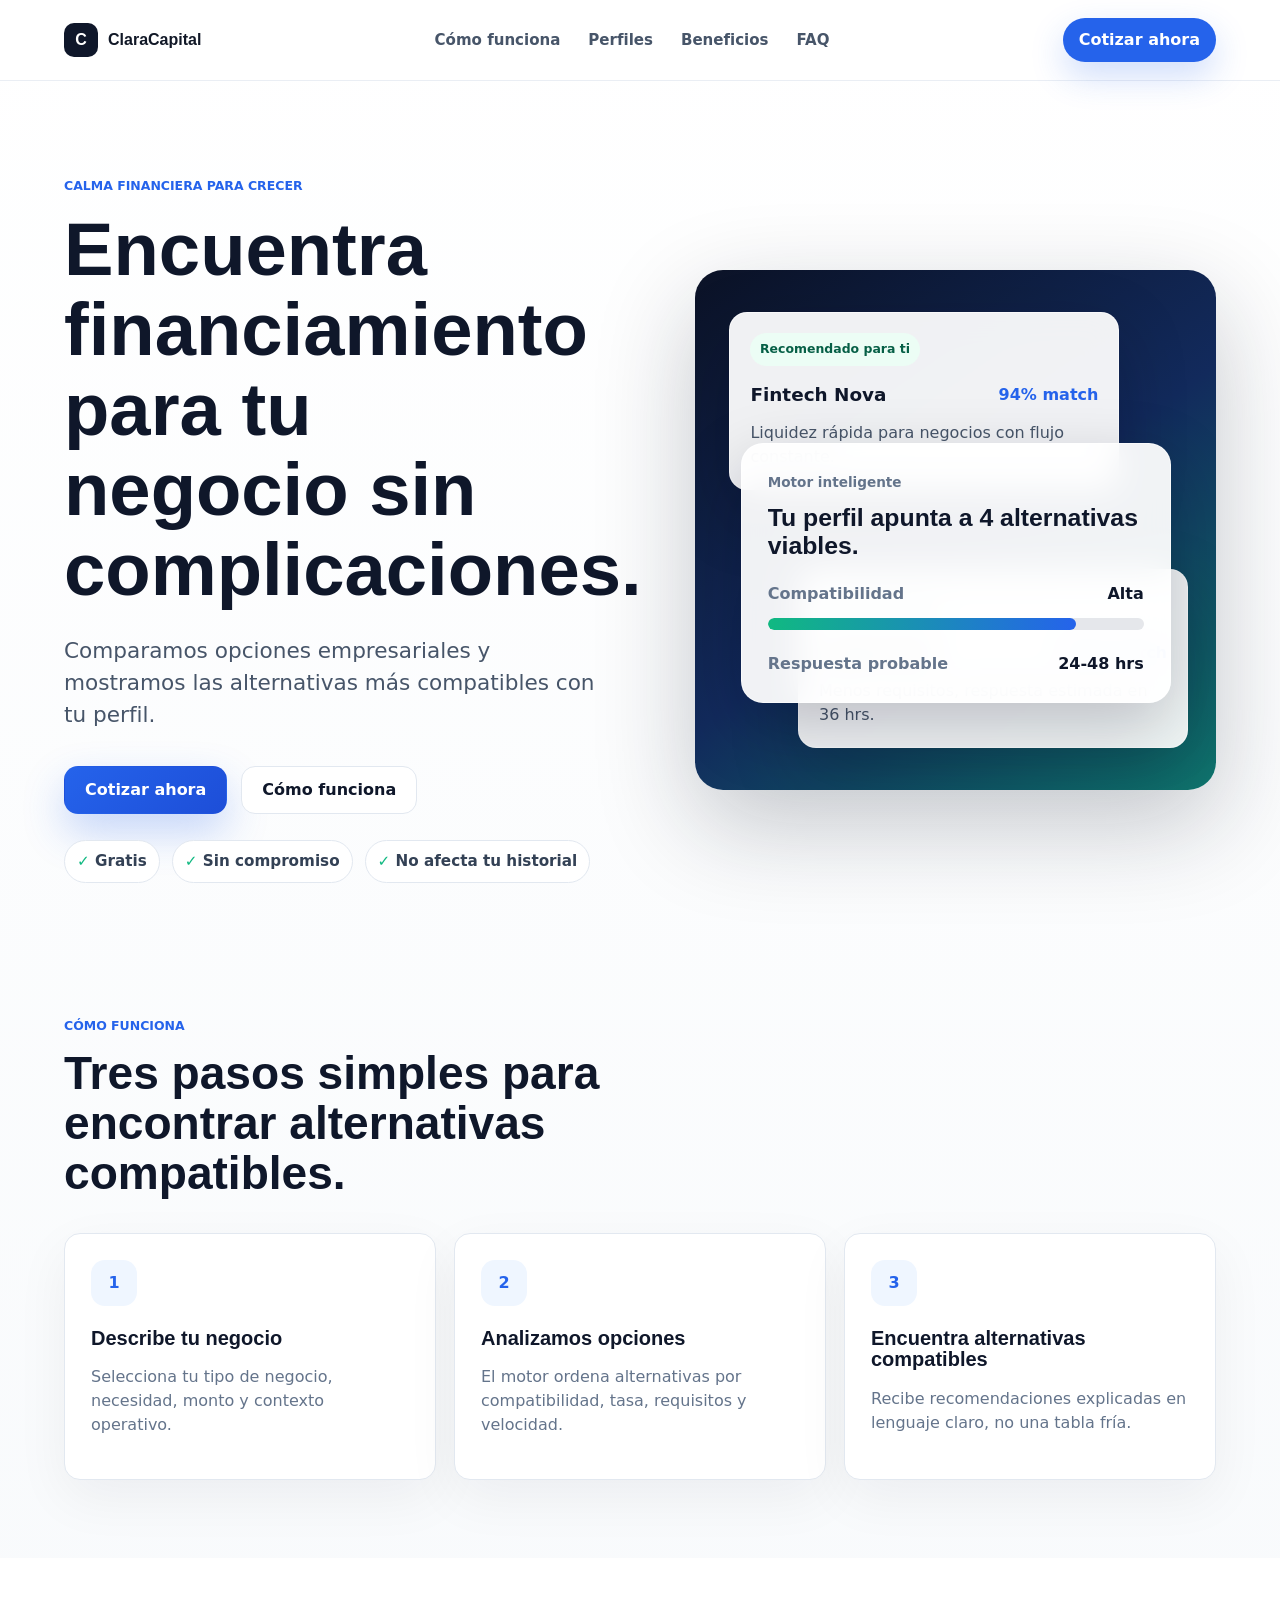
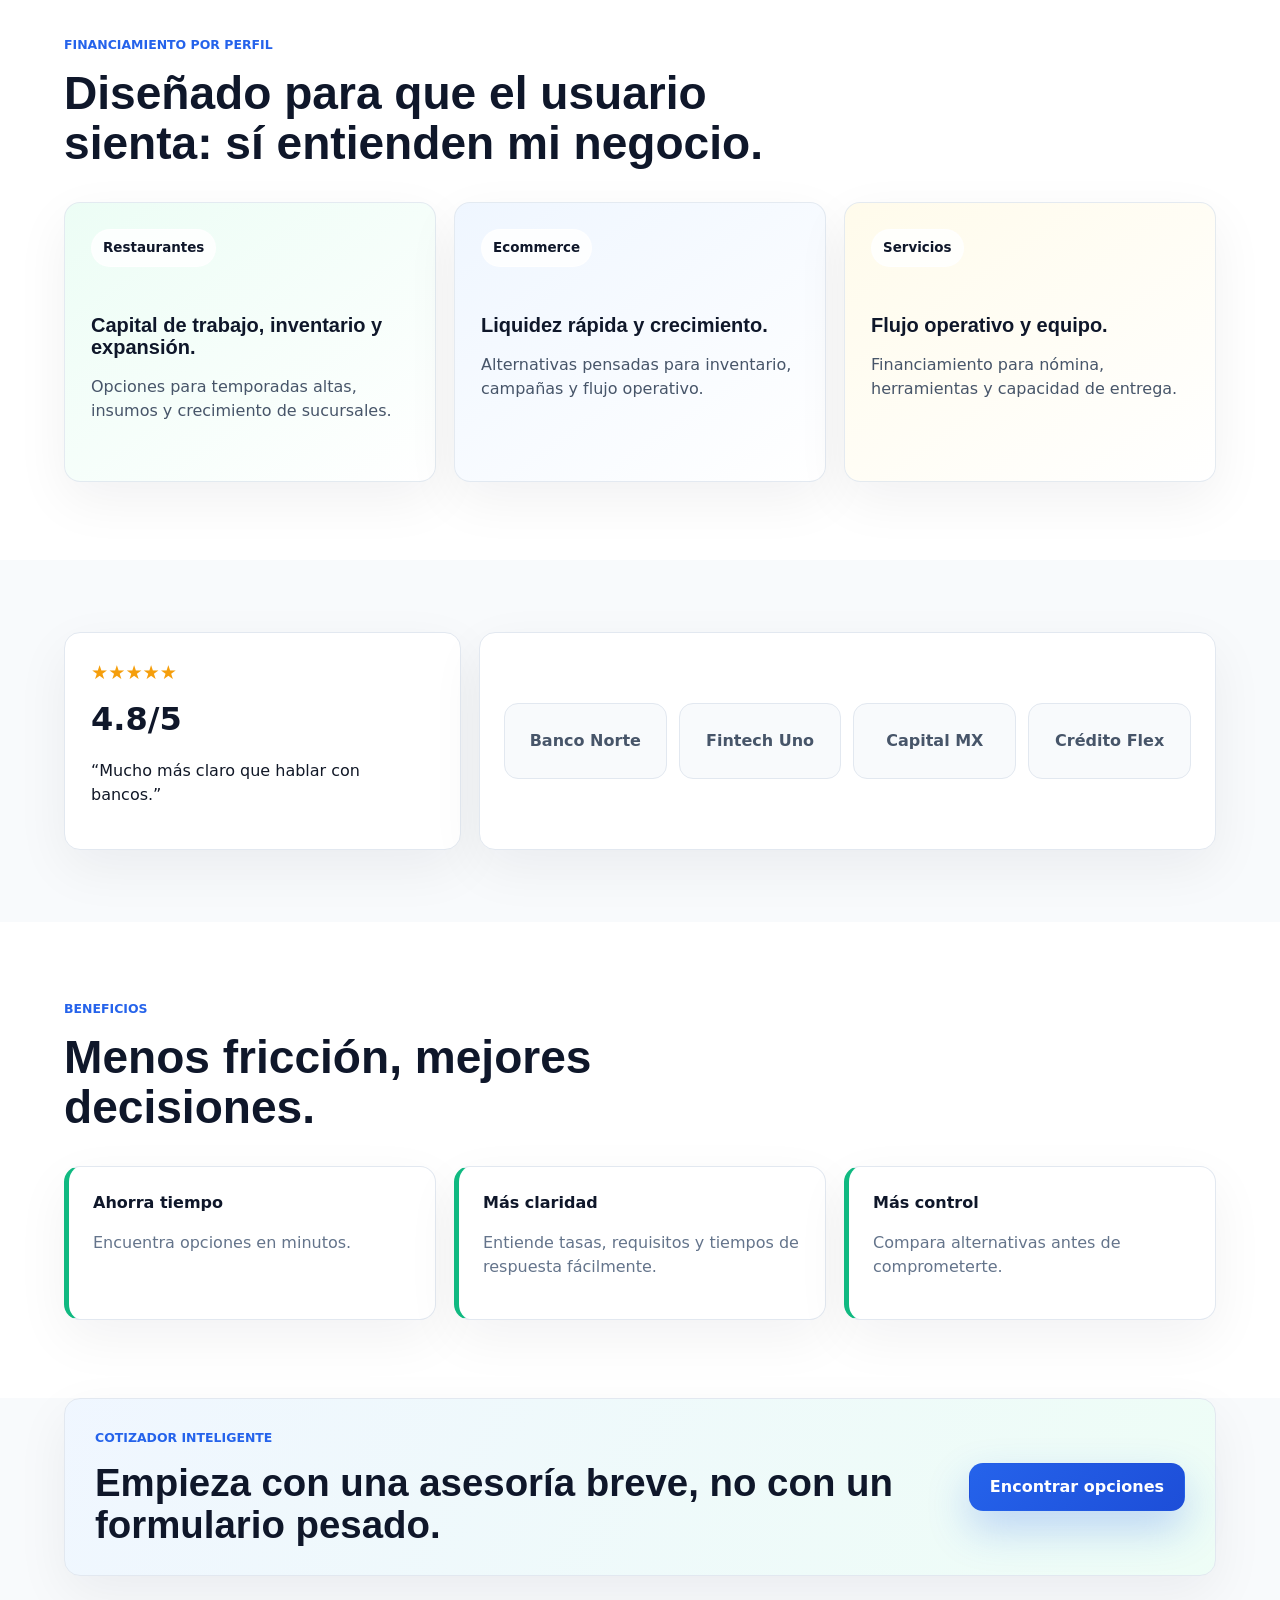
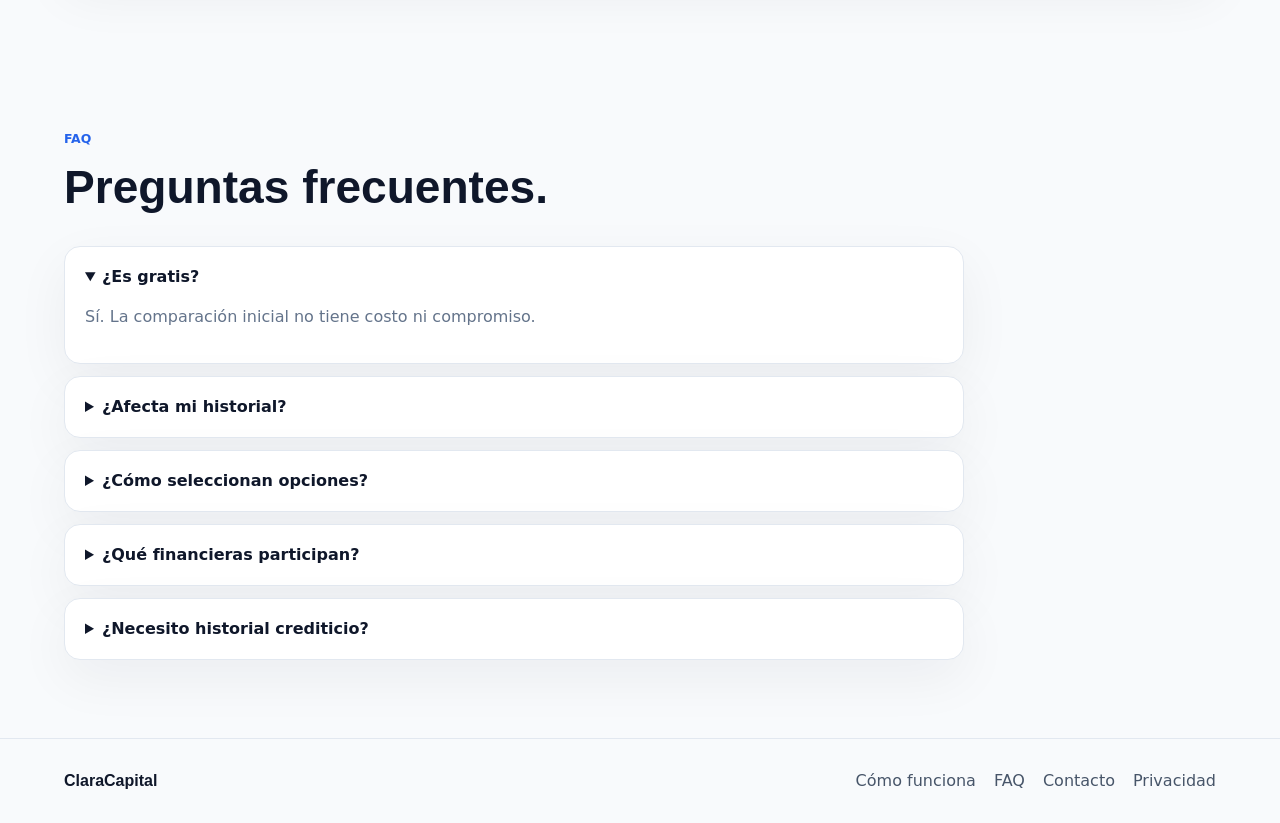
==== commit 4730ab6a: "v4" ====
--- a/index.html
+++ b/index.html
@@ -23,9 +23,10 @@
       <nav class="nav-links" aria-label="Navegación principal">
         <a href="#como-funciona">Cómo funciona</a>
         <a href="#perfiles">Perfiles</a>
+        <a href="#beneficios">Beneficios</a>
         <a href="#faq">FAQ</a>
       </nav>
-      <a class="header-cta" href="cotizador.html">Encontrar opciones</a>
+      <a class="header-cta" href="cotizador.html">Cotizar ahora</a>
     </header>
 
     <main>
@@ -38,7 +39,7 @@
             con tu perfil.
           </p>
           <div class="hero-actions">
-            <a class="button button-primary" href="cotizador.html">Encontrar opciones</a>
+            <a class="button button-primary" href="cotizador.html">Cotizar ahora</a>
             <a class="button button-ghost" href="#como-funciona">Cómo funciona</a>
           </div>
           <div class="trust-strip" aria-label="Indicadores de confianza">
@@ -143,7 +144,7 @@
         </div>
       </section>
 
-      <section class="section benefits-section">
+      <section class="section benefits-section" id="beneficios">
         <div class="section-heading">
           <p class="eyebrow">Beneficios</p>
           <h2>Menos fricción, mejores decisiones.</h2>
--- a/styles.css
+++ b/styles.css
@@ -19,6 +19,10 @@
   box-sizing: border-box;
 }
 
+[hidden] {
+  display: none !important;
+}
+
 html {
   scroll-behavior: smooth;
 }
@@ -96,11 +100,11 @@
 
 .header-cta {
   padding: 10px 16px;
-  color: var(--blue);
-  background: var(--soft-blue);
+  color: var(--white);
+  background: var(--blue);
   border-radius: 999px;
   font-weight: 700;
-  box-shadow: 0 10px 28px rgba(37, 99, 235, 0.1);
+  box-shadow: 0 14px 34px rgba(37, 99, 235, 0.22);
 }
 
 .hero {
@@ -128,21 +132,24 @@
   color: var(--navy);
   font-family: "Geist", "Segoe UI", "Inter", sans-serif;
   letter-spacing: 0;
-  line-height: 1.05;
+  line-height: 1.08;
 }
 
 h1 {
   max-width: 760px;
-  font-size: clamp(2.75rem, 6.2vw, 6.25rem);
+  font-size: clamp(2.55rem, 5.8vw, 5.6rem);
   letter-spacing: 0;
+  font-weight: 650;
 }
 
 h2 {
   font-size: clamp(2rem, 3.6vw, 3.6rem);
+  font-weight: 650;
 }
 
 h3 {
   font-size: 1.25rem;
+  font-weight: 650;
 }
 
 .hero-subtitle {
@@ -664,6 +671,22 @@
   background: linear-gradient(135deg, #ffffff 0%, #f3fbf8 48%, var(--bg) 100%);
 }
 
+.compact-quote {
+  display: block;
+  padding-bottom: 28px;
+  text-align: center;
+}
+
+.compact-quote h1,
+.compact-quote p {
+  margin-right: auto;
+  margin-left: auto;
+}
+
+.compact-quote p {
+  max-width: 620px;
+}
+
 .quote-hero h1 {
   max-width: 880px;
   font-size: clamp(2.35rem, 5vw, 5rem);
@@ -697,6 +720,38 @@
 
 .cotizador-section {
   padding-top: 42px;
+}
+
+.quote-flow-section {
+  min-height: 740px;
+  padding: 28px clamp(16px, 4vw, 72px) 86px;
+  background:
+    linear-gradient(135deg, rgba(239, 246, 255, 0.92), rgba(236, 253, 245, 0.54)),
+    var(--bg);
+}
+
+.quote-flow {
+  width: min(100%, 920px);
+  margin: 0 auto;
+  overflow: hidden;
+  background: rgba(255, 255, 255, 0.9);
+  border: 1px solid rgba(226, 232, 240, 0.9);
+  border-radius: 22px;
+  box-shadow: 0 28px 90px rgba(15, 23, 42, 0.11);
+  backdrop-filter: blur(18px);
+}
+
+.flow-topline {
+  display: grid;
+  grid-template-columns: auto minmax(220px, 1fr);
+  gap: 28px;
+  align-items: center;
+  padding: 22px 26px;
+  border-bottom: 1px solid var(--line);
+}
+
+.compact-brand {
+  white-space: nowrap;
 }
 
 .engine-preview {
@@ -771,7 +826,10 @@
 }
 
 .question-card {
-  margin-top: 26px;
+  display: grid;
+  min-height: 440px;
+  margin-top: 0;
+  padding: 34px 38px 0;
 }
 
 .question-step {
@@ -784,17 +842,18 @@
 .question-step.active {
   display: grid;
   grid-template-columns: repeat(2, minmax(0, 1fr));
-  gap: 12px;
+  gap: 10px;
+  align-content: start;
   animation: fadeSlide 320ms ease both;
 }
 
 .question-step legend {
   grid-column: 1 / -1;
-  margin-bottom: 8px;
+  margin-bottom: 14px;
   color: var(--navy);
   font-family: "Geist", "Segoe UI", "Inter", sans-serif;
-  font-size: 1.45rem;
-  font-weight: 700;
+  font-size: clamp(1.45rem, 3vw, 2.15rem);
+  font-weight: 650;
 }
 
 .select-card {
@@ -811,14 +870,15 @@
 .select-card span {
   display: flex;
   align-items: center;
-  min-height: 74px;
-  padding: 18px;
+  min-height: 58px;
+  padding: 14px 15px;
   background: rgba(248, 250, 252, 0.76);
   border: 1px solid var(--line);
-  border-radius: 16px;
-  color: var(--navy);
-  font-weight: 900;
-  transition: border-color 180ms ease, background 180ms ease, box-shadow 180ms ease;
+  border-radius: 14px;
+  color: var(--navy);
+  font-weight: 750;
+  transition: transform 160ms ease, border-color 160ms ease, background 160ms ease,
+    box-shadow 160ms ease;
 }
 
 .select-card:hover span {
@@ -827,26 +887,46 @@
 }
 
 .visual-option span {
-  align-items: flex-start;
-  flex-direction: column;
-  gap: 5px;
+  display: grid;
+  grid-template-columns: 34px 1fr;
+  column-gap: 12px;
+  align-items: center;
 }
 
 .visual-option small {
+  grid-column: 2;
   color: var(--muted);
   font-size: 0.82rem;
-  font-weight: 700;
+  font-weight: 550;
+}
+
+.visual-option i {
+  display: grid;
+  grid-row: 1 / span 2;
+  width: 34px;
+  height: 34px;
+  place-items: center;
+  color: var(--blue);
+  background: var(--soft-blue);
+  border-radius: 11px;
+  font-style: normal;
+  font-size: 0.78rem;
+  font-weight: 800;
 }
 
 .select-card input:checked + span {
-  background: var(--soft-blue);
+  background: linear-gradient(135deg, #eff6ff, #ffffff);
   border-color: rgba(37, 99, 235, 0.55);
-  box-shadow: 0 12px 34px rgba(37, 99, 235, 0.12);
+  box-shadow: 0 12px 34px rgba(37, 99, 235, 0.13), 0 0 0 4px rgba(37, 99, 235, 0.07);
 }
 
 .form-actions {
   justify-content: space-between;
-  margin-top: 24px;
+  align-self: end;
+  margin: 30px -38px 0;
+  padding: 18px 26px;
+  background: rgba(255, 255, 255, 0.94);
+  border-top: 1px solid var(--line);
 }
 
 .amount-step.active {
@@ -856,10 +936,10 @@
 .amount-control {
   display: grid;
   gap: 18px;
-  padding: 28px;
+  padding: 24px;
   background: #f8fafc;
   border: 1px solid var(--line);
-  border-radius: 16px;
+  border-radius: 14px;
 }
 
 .amount-control input[type="range"] {
@@ -870,8 +950,8 @@
 .amount-control output {
   color: var(--navy);
   font-family: "Geist", "Segoe UI", "Inter", sans-serif;
-  font-size: clamp(2rem, 5vw, 4rem);
-  font-weight: 800;
+  font-size: clamp(2rem, 5vw, 3.4rem);
+  font-weight: 700;
   line-height: 1;
 }
 
@@ -885,16 +965,17 @@
 
 .loading-state {
   display: grid;
-  min-height: 320px;
+  min-height: 520px;
   place-items: center;
   text-align: center;
+  padding: 42px;
 }
 
 .loading-state p {
   margin: 18px 0;
   color: var(--navy);
   font-size: 1.18rem;
-  font-weight: 900;
+  font-weight: 750;
 }
 
 .pulse-orbit {
@@ -1241,6 +1322,10 @@
     align-items: stretch;
     flex-direction: column;
   }
+
+  .quote-flow {
+    width: min(100%, 760px);
+  }
 }
 
 @media (max-width: 720px) {
@@ -1277,6 +1362,35 @@
     grid-template-columns: 1fr;
   }
 
+  .compact-quote {
+    padding-top: 48px;
+  }
+
+  .quote-flow-section {
+    padding: 18px 14px 58px;
+  }
+
+  .flow-topline {
+    grid-template-columns: 1fr;
+    gap: 16px;
+    padding: 18px;
+  }
+
+  .question-card {
+    min-height: 500px;
+    padding: 24px 18px 0;
+  }
+
+  .form-actions {
+    margin-right: -18px;
+    margin-left: -18px;
+    padding: 14px 18px;
+  }
+
+  .visual-option span {
+    grid-template-columns: 32px 1fr;
+  }
+
   .site-footer {
     align-items: flex-start;
     flex-direction: column;
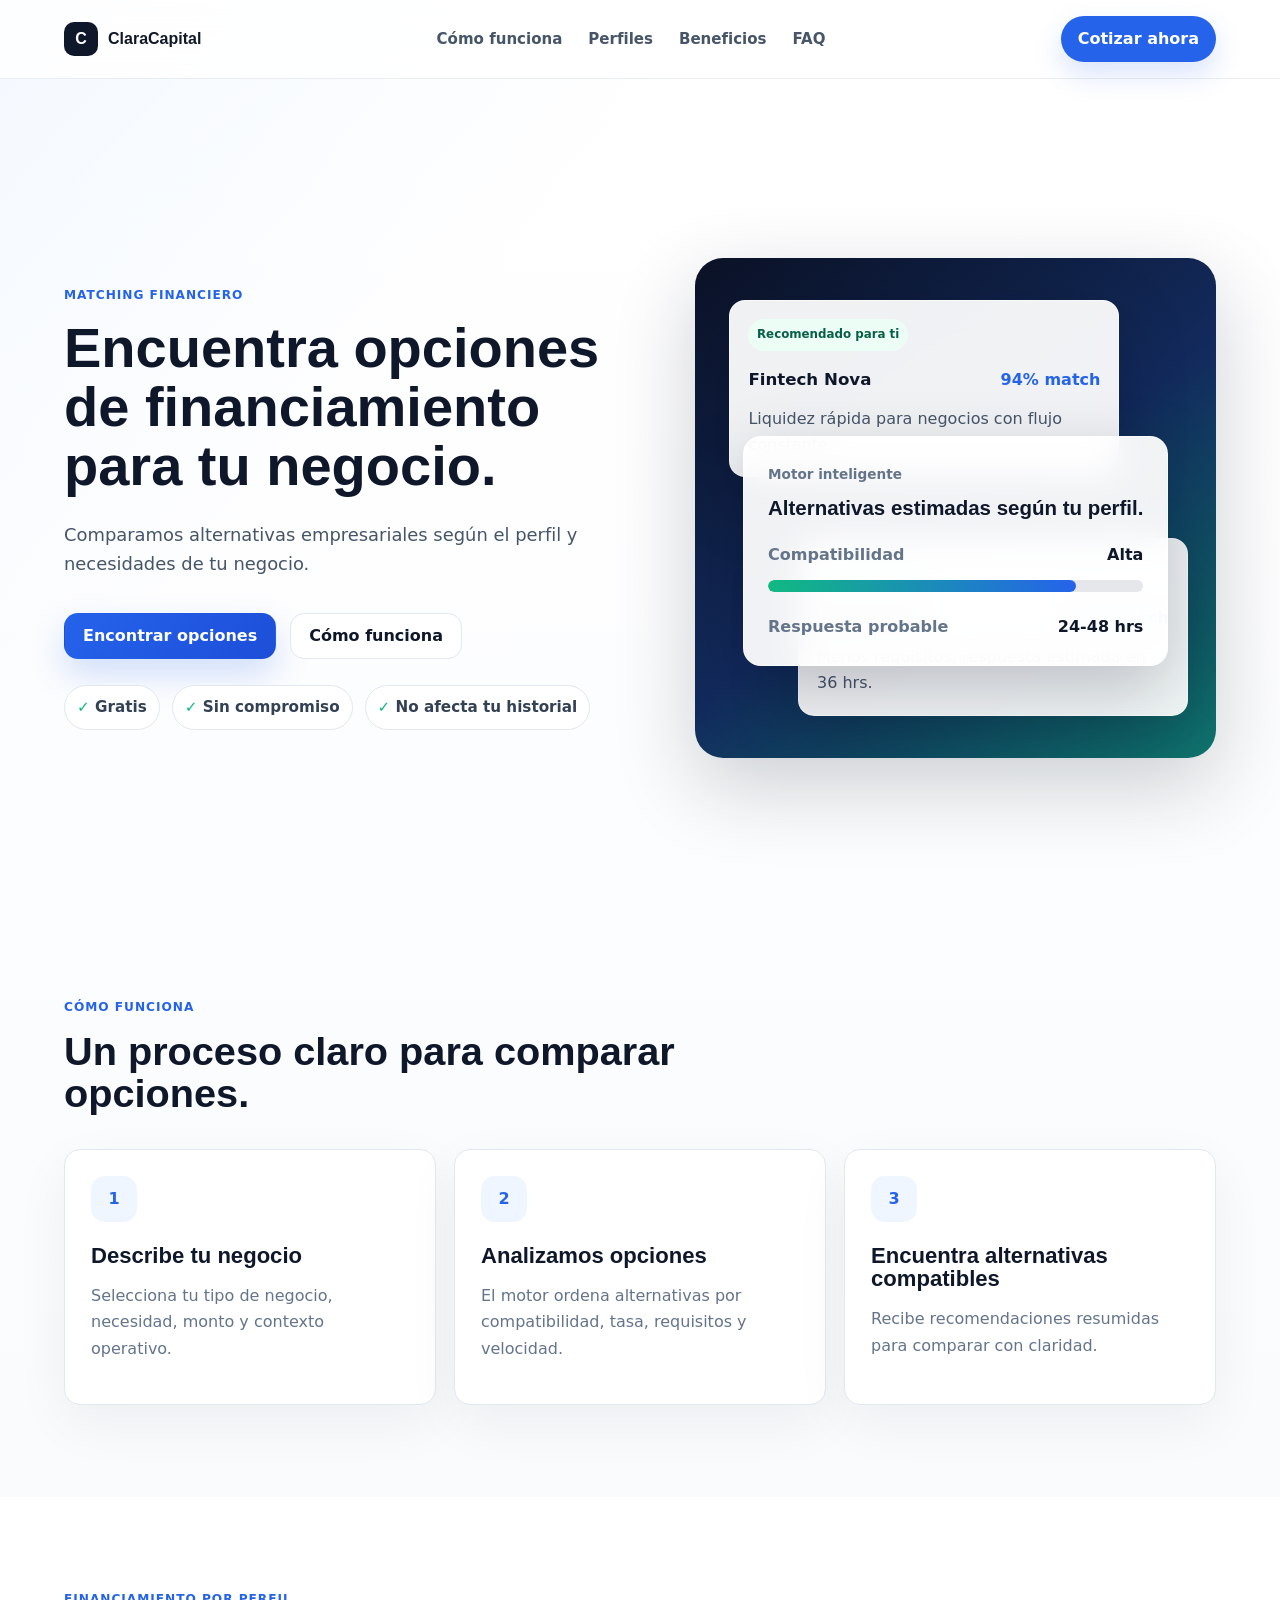
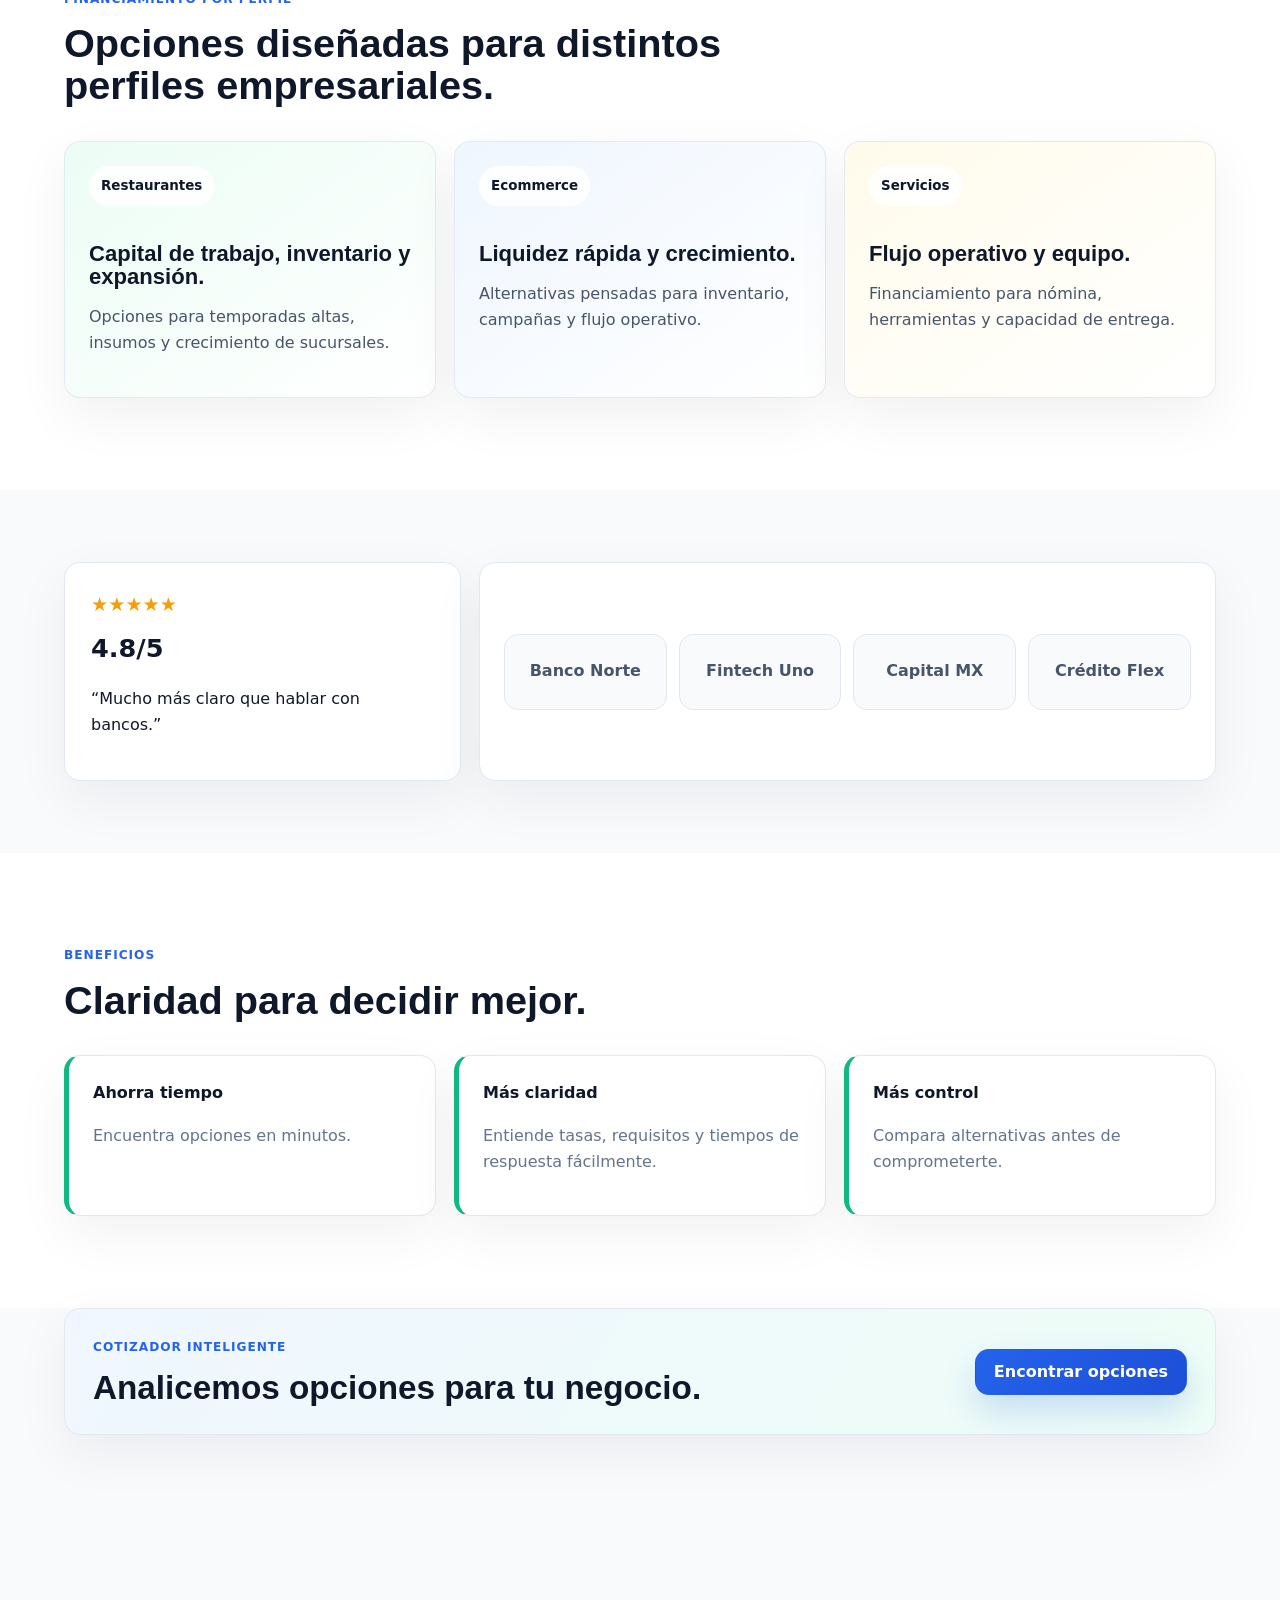
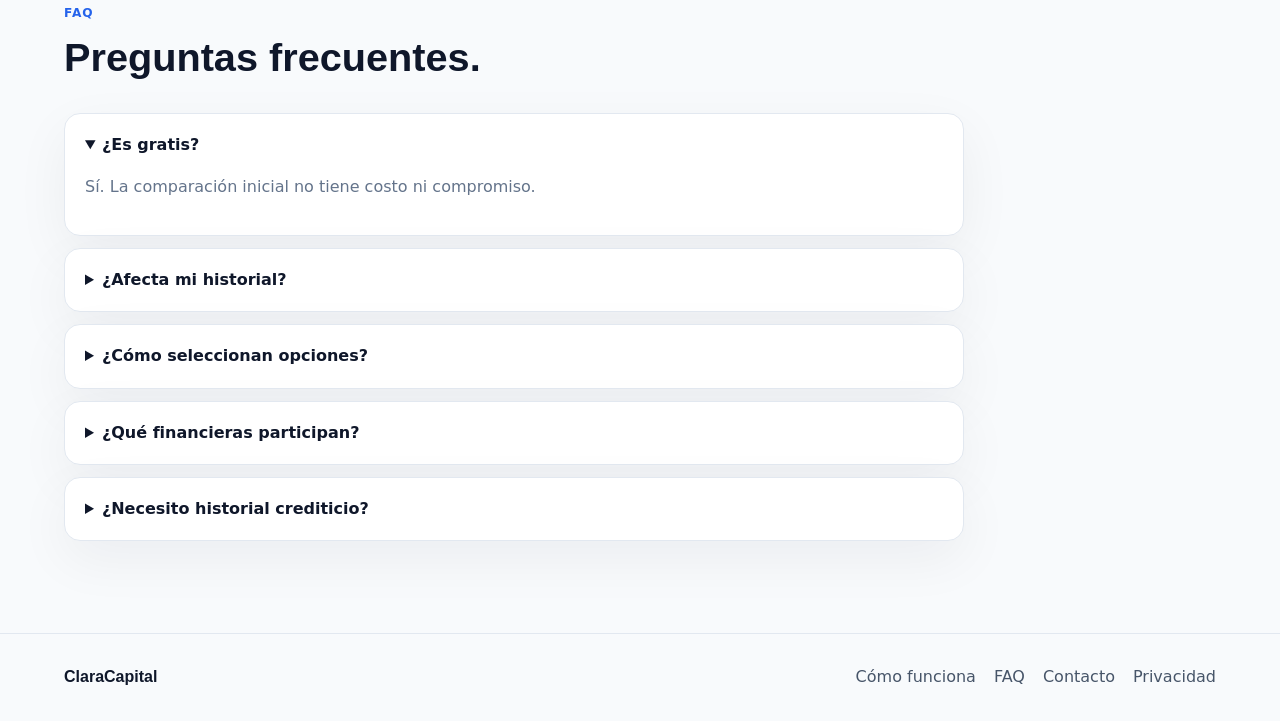
==== commit ed03e9ac: "v5" ====
--- a/index.html
+++ b/index.html
@@ -32,14 +32,13 @@
     <main>
       <section class="hero" id="inicio">
         <div class="hero-copy">
-          <p class="eyebrow">Calma financiera para crecer</p>
-          <h1>Encuentra financiamiento para tu negocio sin complicaciones.</h1>
+          <p class="eyebrow">Matching financiero</p>
+          <h1>Encuentra opciones de financiamiento para tu negocio.</h1>
           <p class="hero-subtitle">
-            Comparamos opciones empresariales y mostramos las alternativas más compatibles
-            con tu perfil.
+            Comparamos alternativas empresariales según el perfil y necesidades de tu negocio.
           </p>
           <div class="hero-actions">
-            <a class="button button-primary" href="cotizador.html">Cotizar ahora</a>
+            <a class="button button-primary" href="cotizador.html">Encontrar opciones</a>
             <a class="button button-ghost" href="#como-funciona">Cómo funciona</a>
           </div>
           <div class="trust-strip" aria-label="Indicadores de confianza">
@@ -68,7 +67,7 @@
           </div>
           <div class="insight-panel">
             <span class="small-label">Motor inteligente</span>
-            <h3>Tu perfil apunta a 4 alternativas viables.</h3>
+            <h3>Alternativas estimadas según tu perfil.</h3>
             <div class="insight-row">
               <span>Compatibilidad</span>
               <strong>Alta</strong>
@@ -85,7 +84,7 @@
       <section class="section" id="como-funciona">
         <div class="section-heading">
           <p class="eyebrow">Cómo funciona</p>
-          <h2>Tres pasos simples para encontrar alternativas compatibles.</h2>
+          <h2>Un proceso claro para comparar opciones.</h2>
         </div>
         <div class="steps-grid">
           <article class="info-card">
@@ -101,7 +100,7 @@
           <article class="info-card">
             <span class="icon-box">3</span>
             <h3>Encuentra alternativas compatibles</h3>
-            <p>Recibe recomendaciones explicadas en lenguaje claro, no una tabla fría.</p>
+            <p>Recibe recomendaciones resumidas para comparar con claridad.</p>
           </article>
         </div>
       </section>
@@ -109,7 +108,7 @@
       <section class="section profile-section" id="perfiles">
         <div class="section-heading">
           <p class="eyebrow">Financiamiento por perfil</p>
-          <h2>Diseñado para que el usuario sienta: sí entienden mi negocio.</h2>
+          <h2>Opciones diseñadas para distintos perfiles empresariales.</h2>
         </div>
         <div class="profile-grid">
           <article class="profile-card restaurant">
@@ -147,7 +146,7 @@
       <section class="section benefits-section" id="beneficios">
         <div class="section-heading">
           <p class="eyebrow">Beneficios</p>
-          <h2>Menos fricción, mejores decisiones.</h2>
+          <h2>Claridad para decidir mejor.</h2>
         </div>
         <div class="benefits-grid">
           <article>
@@ -168,7 +167,7 @@
       <section class="home-cta-section">
         <div>
           <p class="eyebrow">Cotizador inteligente</p>
-          <h2>Empieza con una asesoría breve, no con un formulario pesado.</h2>
+          <h2>Analicemos opciones para tu negocio.</h2>
         </div>
         <a class="button button-primary" href="cotizador.html">Encontrar opciones</a>
       </section>
--- a/styles.css
+++ b/styles.css
@@ -29,10 +29,12 @@
 
 body {
   margin: 0;
-  background: linear-gradient(180deg, #ffffff 0%, var(--bg) 42%);
+  background:
+    linear-gradient(135deg, rgba(239, 246, 255, 0.72), rgba(255, 255, 255, 0) 34rem),
+    linear-gradient(180deg, #ffffff 0%, var(--bg) 46%);
   color: var(--ink);
   font-family: "Inter", "Segoe UI", system-ui, sans-serif;
-  line-height: 1.5;
+  line-height: 1.65;
 }
 
 a {
@@ -53,7 +55,7 @@
   align-items: center;
   justify-content: space-between;
   gap: 24px;
-  padding: 18px clamp(20px, 5vw, 72px);
+  padding: 16px clamp(20px, 5vw, 72px);
   background: rgba(255, 255, 255, 0.82);
   border-bottom: 1px solid rgba(226, 232, 240, 0.72);
   backdrop-filter: blur(18px);
@@ -73,7 +75,7 @@
 .brand {
   gap: 10px;
   font-family: "Geist", "Segoe UI", "Inter", sans-serif;
-  font-weight: 700;
+  font-weight: 650;
 }
 
 .brand-mark {
@@ -87,10 +89,10 @@
 }
 
 .nav-links {
-  gap: 28px;
+  gap: 26px;
   color: #475569;
   font-size: 0.94rem;
-  font-weight: 600;
+  font-weight: 550;
 }
 
 .nav-links a:hover,
@@ -99,12 +101,12 @@
 }
 
 .header-cta {
-  padding: 10px 16px;
+  padding: 10px 17px;
   color: var(--white);
   background: var(--blue);
   border-radius: 999px;
-  font-weight: 700;
-  box-shadow: 0 14px 34px rgba(37, 99, 235, 0.22);
+  font-weight: 650;
+  box-shadow: 0 12px 28px rgba(37, 99, 235, 0.18);
 }
 
 .hero {
@@ -113,15 +115,15 @@
   gap: clamp(42px, 7vw, 96px);
   align-items: center;
   min-height: calc(100vh - 74px);
-  padding: clamp(54px, 8vw, 96px) clamp(20px, 5vw, 72px) 56px;
+  padding: clamp(64px, 8vw, 104px) clamp(20px, 5vw, 72px) 72px;
 }
 
 .eyebrow {
   margin: 0 0 14px;
   color: var(--blue);
-  font-size: 0.78rem;
-  font-weight: 800;
-  letter-spacing: 0;
+  font-size: 0.76rem;
+  font-weight: 700;
+  letter-spacing: 0.08em;
   text-transform: uppercase;
 }
 
@@ -132,31 +134,31 @@
   color: var(--navy);
   font-family: "Geist", "Segoe UI", "Inter", sans-serif;
   letter-spacing: 0;
-  line-height: 1.08;
+  line-height: 1.05;
 }
 
 h1 {
-  max-width: 760px;
-  font-size: clamp(2.55rem, 5.8vw, 5.6rem);
+  max-width: 720px;
+  font-size: clamp(2.55rem, 4.8vw, 3.5rem);
   letter-spacing: 0;
   font-weight: 650;
 }
 
 h2 {
-  font-size: clamp(2rem, 3.6vw, 3.6rem);
-  font-weight: 650;
+  font-size: clamp(2rem, 3.1vw, 2.5rem);
+  font-weight: 620;
 }
 
 h3 {
-  font-size: 1.25rem;
-  font-weight: 650;
+  font-size: clamp(1.12rem, 1.8vw, 1.38rem);
+  font-weight: 600;
 }
 
 .hero-subtitle {
-  max-width: 590px;
+  max-width: 560px;
   margin: 24px 0 0;
   color: #475569;
-  font-size: clamp(1.08rem, 2vw, 1.35rem);
+  font-size: clamp(1rem, 1.6vw, 1.12rem);
 }
 
 .hero-actions {
@@ -169,14 +171,14 @@
   display: inline-flex;
   align-items: center;
   justify-content: center;
-  min-height: 48px;
-  padding: 0 20px;
+  min-height: 46px;
+  padding: 0 18px;
   border: 1px solid transparent;
   border-radius: 14px;
   cursor: pointer;
-  font-weight: 800;
-  transition: transform 180ms ease, border-color 180ms ease, background 180ms ease,
-    box-shadow 180ms ease;
+  font-weight: 650;
+  transition: transform 150ms ease, border-color 150ms ease, background 150ms ease,
+    box-shadow 150ms ease;
 }
 
 .button:hover {
@@ -186,7 +188,7 @@
 .button-primary {
   color: var(--white);
   background: linear-gradient(135deg, var(--blue), #1d4ed8);
-  box-shadow: 0 18px 42px rgba(37, 99, 235, 0.26);
+  box-shadow: 0 16px 34px rgba(37, 99, 235, 0.2);
 }
 
 .button-ghost {
@@ -207,7 +209,7 @@
   margin-top: 26px;
   color: #334155;
   font-size: 0.95rem;
-  font-weight: 700;
+  font-weight: 600;
 }
 
 .trust-strip span {
@@ -223,12 +225,12 @@
 
 .hero-visual {
   position: relative;
-  min-height: 520px;
+  min-height: 500px;
   padding: 34px;
   overflow: hidden;
   background: linear-gradient(145deg, #0b1226 0%, #122a5c 52%, #0f766e 100%);
   border-radius: 28px;
-  box-shadow: 0 34px 100px rgba(15, 23, 42, 0.24);
+  box-shadow: 0 28px 82px rgba(15, 23, 42, 0.2);
   isolation: isolate;
 }
 
@@ -250,8 +252,8 @@
 
 .smart-card {
   position: absolute;
-  padding: 20px;
-  border-radius: 18px;
+  padding: 18px;
+  border-radius: 16px;
 }
 
 .hero-rec {
@@ -273,12 +275,12 @@
 .rec-label {
   display: inline-flex;
   margin-bottom: 16px;
-  padding: 7px 10px;
+  padding: 6px 9px;
   color: #065f46;
   background: var(--soft-green);
   border-radius: 999px;
-  font-size: 0.78rem;
-  font-weight: 900;
+  font-size: 0.74rem;
+  font-weight: 650;
 }
 
 .rec-head {
@@ -290,12 +292,12 @@
 
 .rec-head strong {
   color: var(--navy);
-  font-size: 1.15rem;
+  font-size: 1.04rem;
 }
 
 .rec-head span {
   color: var(--blue);
-  font-weight: 900;
+  font-weight: 650;
 }
 
 .smart-card p {
@@ -308,13 +310,13 @@
   z-index: 2;
   max-width: 430px;
   margin: 86px auto 0;
-  padding: 26px;
-  border-radius: 22px;
+  padding: 24px;
+  border-radius: 18px;
 }
 
 .insight-panel h3 {
   margin-top: 10px;
-  font-size: 1.55rem;
+  font-size: 1.28rem;
   line-height: 1.12;
 }
 
@@ -325,7 +327,7 @@
   gap: 16px;
   margin-top: 22px;
   color: var(--muted);
-  font-weight: 800;
+  font-weight: 600;
 }
 
 .insight-row strong {
@@ -425,7 +427,7 @@
   color: #065f46;
   background: var(--soft-green);
   border-radius: 999px;
-  font-weight: 800;
+  font-weight: 600;
 }
 
 .status-dot {
@@ -455,7 +457,7 @@
 .match-score {
   color: var(--green);
   font-size: 2.1rem;
-  font-weight: 900;
+  font-weight: 700;
 }
 
 .floating-note {
@@ -464,7 +466,7 @@
   color: var(--navy);
   border-radius: 16px;
   font-size: 0.9rem;
-  font-weight: 800;
+  font-weight: 600;
 }
 
 .note-left {
@@ -479,7 +481,7 @@
 
 .section,
 .results-section {
-  padding: 78px clamp(20px, 5vw, 72px);
+  padding: 92px clamp(20px, 5vw, 72px);
 }
 
 .section-heading {
@@ -529,7 +531,7 @@
   color: var(--blue);
   background: var(--soft-blue);
   border-radius: 14px;
-  font-weight: 900;
+  font-weight: 650;
 }
 
 .benefits-section {
@@ -547,8 +549,8 @@
 }
 
 .profile-card {
-  min-height: 280px;
-  padding: 26px;
+  min-height: 246px;
+  padding: 24px;
   border: 1px solid rgba(226, 232, 240, 0.9);
   border-radius: 16px;
   box-shadow: 0 18px 54px rgba(15, 23, 42, 0.06);
@@ -556,14 +558,14 @@
 
 .profile-card span {
   display: inline-flex;
-  margin-bottom: 48px;
+  margin-bottom: 36px;
   padding: 8px 11px;
   color: var(--navy);
   background: rgba(255, 255, 255, 0.82);
   border: 1px solid rgba(255, 255, 255, 0.78);
   border-radius: 999px;
   font-size: 0.84rem;
-  font-weight: 900;
+  font-weight: 700;
 }
 
 .profile-card h3 {
@@ -613,7 +615,7 @@
   display: block;
   margin: 7px 0 10px;
   color: var(--navy);
-  font-size: 2rem;
+  font-size: 1.6rem;
 }
 
 .stars {
@@ -639,7 +641,7 @@
   border: 1px solid var(--line);
   border-radius: 14px;
   text-align: center;
-  font-weight: 900;
+  font-weight: 650;
 }
 
 .home-cta-section {
@@ -648,7 +650,7 @@
   justify-content: space-between;
   gap: 24px;
   margin: 0 clamp(20px, 5vw, 72px) 76px;
-  padding: 30px;
+  padding: 28px;
   background:
     linear-gradient(120deg, rgba(239, 246, 255, 0.96), rgba(236, 253, 245, 0.9)),
     var(--white);
@@ -656,7 +658,7 @@
 
 .home-cta-section h2 {
   max-width: 820px;
-  font-size: clamp(1.8rem, 3vw, 3rem);
+  font-size: clamp(1.75rem, 2.6vw, 2.35rem);
 }
 
 .quote-hero {
@@ -664,7 +666,7 @@
   grid-template-columns: minmax(0, 1.2fr) minmax(280px, 0.8fr);
   gap: 32px;
   align-items: end;
-  padding: 76px clamp(20px, 5vw, 72px) 42px;
+  padding: 72px clamp(20px, 5vw, 72px) 36px;
 }
 
 .onboarding-hero {
@@ -688,14 +690,14 @@
 }
 
 .quote-hero h1 {
-  max-width: 880px;
-  font-size: clamp(2.35rem, 5vw, 5rem);
+  max-width: 760px;
+  font-size: clamp(2.35rem, 4.2vw, 3.5rem);
 }
 
 .quote-hero p {
-  max-width: 690px;
+  max-width: 620px;
   color: #475569;
-  font-size: 1.08rem;
+  font-size: 1.05rem;
 }
 
 .quote-aside {
@@ -707,7 +709,7 @@
 
 .quote-aside span {
   color: var(--green);
-  font-weight: 900;
+  font-weight: 650;
 }
 
 .quote-aside strong {
@@ -723,21 +725,21 @@
 }
 
 .quote-flow-section {
-  min-height: 740px;
-  padding: 28px clamp(16px, 4vw, 72px) 86px;
+  min-height: 700px;
+  padding: 30px clamp(16px, 4vw, 72px) 96px;
   background:
     linear-gradient(135deg, rgba(239, 246, 255, 0.92), rgba(236, 253, 245, 0.54)),
     var(--bg);
 }
 
 .quote-flow {
-  width: min(100%, 920px);
+  width: min(100%, 860px);
   margin: 0 auto;
   overflow: hidden;
   background: rgba(255, 255, 255, 0.9);
   border: 1px solid rgba(226, 232, 240, 0.9);
-  border-radius: 22px;
-  box-shadow: 0 28px 90px rgba(15, 23, 42, 0.11);
+  border-radius: 18px;
+  box-shadow: 0 24px 76px rgba(15, 23, 42, 0.09);
   backdrop-filter: blur(18px);
 }
 
@@ -746,7 +748,7 @@
   grid-template-columns: auto minmax(220px, 1fr);
   gap: 28px;
   align-items: center;
-  padding: 22px 26px;
+  padding: 20px 24px;
   border-bottom: 1px solid var(--line);
 }
 
@@ -766,7 +768,7 @@
   background: var(--white);
   border: 1px solid var(--line);
   border-radius: 14px;
-  font-weight: 800;
+  font-weight: 600;
 }
 
 .benefits-grid article {
@@ -776,7 +778,7 @@
 
 .benefits-grid span {
   color: var(--navy);
-  font-weight: 900;
+  font-weight: 650;
 }
 
 .comparator-section {
@@ -805,12 +807,12 @@
   display: grid;
   gap: 10px;
   color: var(--muted);
-  font-size: 0.88rem;
-  font-weight: 800;
+  font-size: 0.82rem;
+  font-weight: 700;
 }
 
 .progress-track {
-  height: 9px;
+  height: 7px;
   overflow: hidden;
   background: #e5e7eb;
   border-radius: 999px;
@@ -827,9 +829,9 @@
 
 .question-card {
   display: grid;
-  min-height: 440px;
+  min-height: 410px;
   margin-top: 0;
-  padding: 34px 38px 0;
+  padding: 32px 36px 0;
 }
 
 .question-step {
@@ -842,18 +844,18 @@
 .question-step.active {
   display: grid;
   grid-template-columns: repeat(2, minmax(0, 1fr));
-  gap: 10px;
+  gap: 11px;
   align-content: start;
   animation: fadeSlide 320ms ease both;
 }
 
 .question-step legend {
   grid-column: 1 / -1;
-  margin-bottom: 14px;
+  margin-bottom: 16px;
   color: var(--navy);
   font-family: "Geist", "Segoe UI", "Inter", sans-serif;
-  font-size: clamp(1.45rem, 3vw, 2.15rem);
-  font-weight: 650;
+  font-size: clamp(1.38rem, 2.6vw, 1.9rem);
+  font-weight: 620;
 }
 
 .select-card {
@@ -870,13 +872,13 @@
 .select-card span {
   display: flex;
   align-items: center;
-  min-height: 58px;
-  padding: 14px 15px;
-  background: rgba(248, 250, 252, 0.76);
+  min-height: 56px;
+  padding: 13px 14px;
+  background: rgba(248, 250, 252, 0.66);
   border: 1px solid var(--line);
   border-radius: 14px;
   color: var(--navy);
-  font-weight: 750;
+  font-weight: 620;
   transition: transform 160ms ease, border-color 160ms ease, background 160ms ease,
     box-shadow 160ms ease;
 }
@@ -896,8 +898,8 @@
 .visual-option small {
   grid-column: 2;
   color: var(--muted);
-  font-size: 0.82rem;
-  font-weight: 550;
+  font-size: 0.8rem;
+  font-weight: 450;
 }
 
 .visual-option i {
@@ -911,7 +913,7 @@
   border-radius: 11px;
   font-style: normal;
   font-size: 0.78rem;
-  font-weight: 800;
+  font-weight: 700;
 }
 
 .select-card input:checked + span {
@@ -923,8 +925,8 @@
 .form-actions {
   justify-content: space-between;
   align-self: end;
-  margin: 30px -38px 0;
-  padding: 18px 26px;
+  margin: 28px -36px 0;
+  padding: 16px 24px;
   background: rgba(255, 255, 255, 0.94);
   border-top: 1px solid var(--line);
 }
@@ -936,7 +938,7 @@
 .amount-control {
   display: grid;
   gap: 18px;
-  padding: 24px;
+  padding: 22px;
   background: #f8fafc;
   border: 1px solid var(--line);
   border-radius: 14px;
@@ -950,7 +952,7 @@
 .amount-control output {
   color: var(--navy);
   font-family: "Geist", "Segoe UI", "Inter", sans-serif;
-  font-size: clamp(2rem, 5vw, 3.4rem);
+  font-size: clamp(1.85rem, 4.2vw, 3rem);
   font-weight: 700;
   line-height: 1;
 }
@@ -960,7 +962,7 @@
   justify-content: space-between;
   color: var(--muted);
   font-size: 0.86rem;
-  font-weight: 800;
+  font-weight: 600;
 }
 
 .loading-state {
@@ -974,8 +976,8 @@
 .loading-state p {
   margin: 18px 0;
   color: var(--navy);
-  font-size: 1.18rem;
-  font-weight: 750;
+  font-size: 1.08rem;
+  font-weight: 650;
 }
 
 .pulse-orbit {
@@ -1019,23 +1021,24 @@
 }
 
 .results-summary span {
-  padding: 9px 12px;
+  padding: 8px 11px;
   color: #334155;
   background: #f1f5f9;
   border-radius: 999px;
-  font-weight: 800;
+  font-size: 0.88rem;
+  font-weight: 600;
 }
 
 .result-card {
   display: grid;
-  gap: 18px;
-  padding: 24px;
+  gap: 16px;
+  padding: 22px;
 }
 
 .recommendation-card {
   position: relative;
   overflow: hidden;
-  padding-top: 30px;
+  padding-top: 28px;
   transition: transform 180ms ease, box-shadow 180ms ease;
 }
 
@@ -1048,8 +1051,8 @@
 }
 
 .recommendation-card:hover {
-  transform: translateY(-3px);
-  box-shadow: 0 26px 72px rgba(15, 23, 42, 0.1);
+  transform: translateY(-2px);
+  box-shadow: 0 22px 62px rgba(15, 23, 42, 0.085);
 }
 
 .result-card header {
@@ -1060,7 +1063,7 @@
 
 .result-card header span {
   color: var(--green);
-  font-weight: 900;
+  font-weight: 700;
 }
 
 .result-card header p {
@@ -1070,18 +1073,18 @@
 .main-metric {
   color: var(--navy);
   font-family: "Geist", "Segoe UI", "Inter", sans-serif;
-  font-size: 2.1rem;
-  font-weight: 800;
+  font-size: 1.7rem;
+  font-weight: 700;
 }
 
 .recommendation-card .main-metric {
   display: inline-flex;
   width: fit-content;
-  padding: 10px 14px;
+  padding: 9px 13px;
   color: #1e3a8a;
   background: var(--soft-blue);
   border-radius: 999px;
-  font-size: 1.35rem;
+  font-size: 1.12rem;
 }
 
 .quick-info {
@@ -1097,17 +1100,17 @@
   margin-right: 8px;
   color: var(--green);
   content: "✓";
-  font-weight: 900;
+  font-weight: 700;
 }
 
 .smart-explanation {
   margin: 0;
-  padding: 14px;
+  padding: 13px;
   color: #334155;
   background: #f8fafc;
   border: 1px solid var(--line);
-  border-radius: 14px;
-  font-weight: 600;
+  border-radius: 12px;
+  font-weight: 450;
 }
 
 .health-card {
@@ -1123,7 +1126,7 @@
   display: block;
   margin-top: 4px;
   color: var(--navy);
-  font-size: 1.35rem;
+  font-size: 1.18rem;
 }
 
 .health-meter {
@@ -1155,7 +1158,7 @@
   min-width: 240px;
   color: var(--navy);
   font-size: 0.86rem;
-  font-weight: 900;
+  font-weight: 650;
 }
 
 .results-toolbar select {
@@ -1165,7 +1168,7 @@
   background: var(--white);
   border: 1px solid var(--line);
   border-radius: 14px;
-  font-weight: 800;
+  font-weight: 600;
 }
 
 .lead-capture {
@@ -1190,7 +1193,7 @@
   gap: 7px;
   color: var(--navy);
   font-size: 0.86rem;
-  font-weight: 900;
+  font-weight: 650;
 }
 
 .lead-form input {
@@ -1219,7 +1222,7 @@
 .faq-list summary {
   cursor: pointer;
   color: var(--navy);
-  font-weight: 900;
+  font-weight: 650;
 }
 
 .site-footer {
@@ -1233,7 +1236,7 @@
 .site-footer span {
   color: var(--navy);
   font-family: "Geist", "Segoe UI", "Inter", sans-serif;
-  font-weight: 800;
+  font-weight: 650;
 }
 
 .site-footer div {
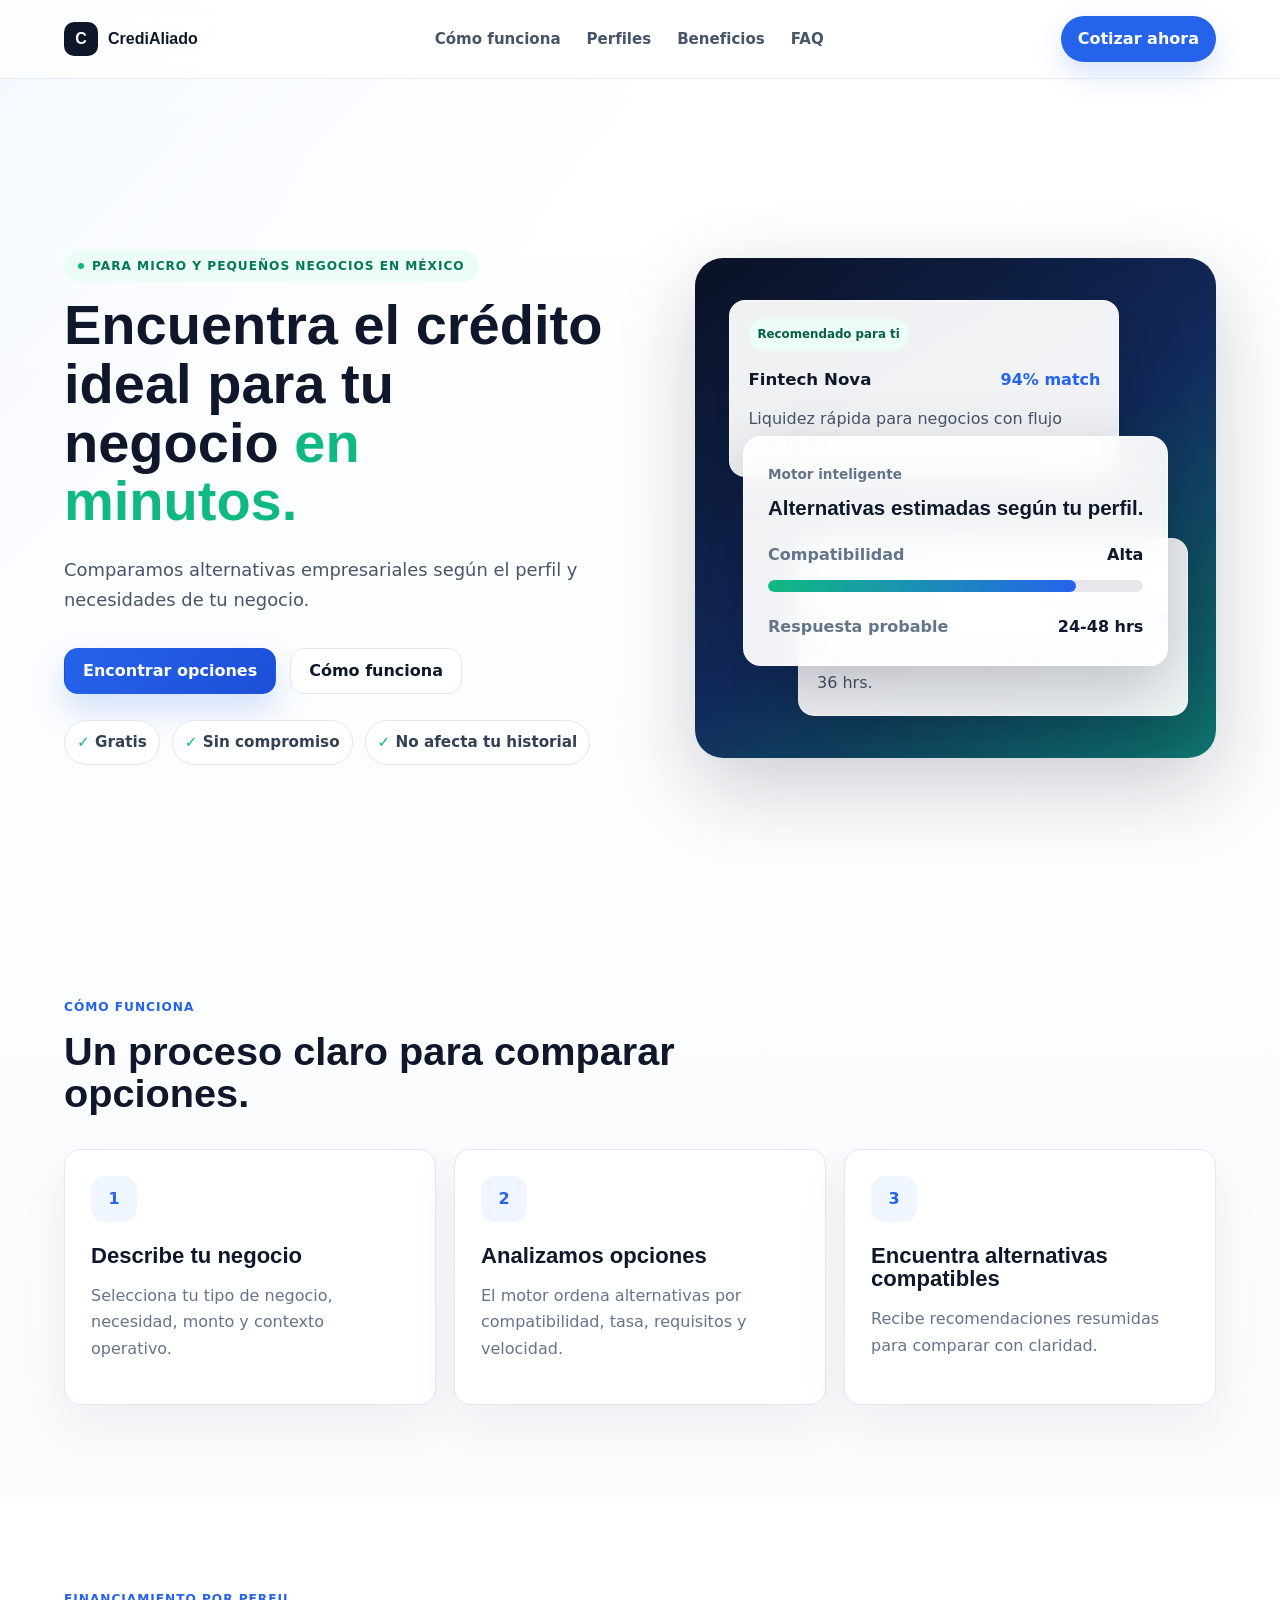
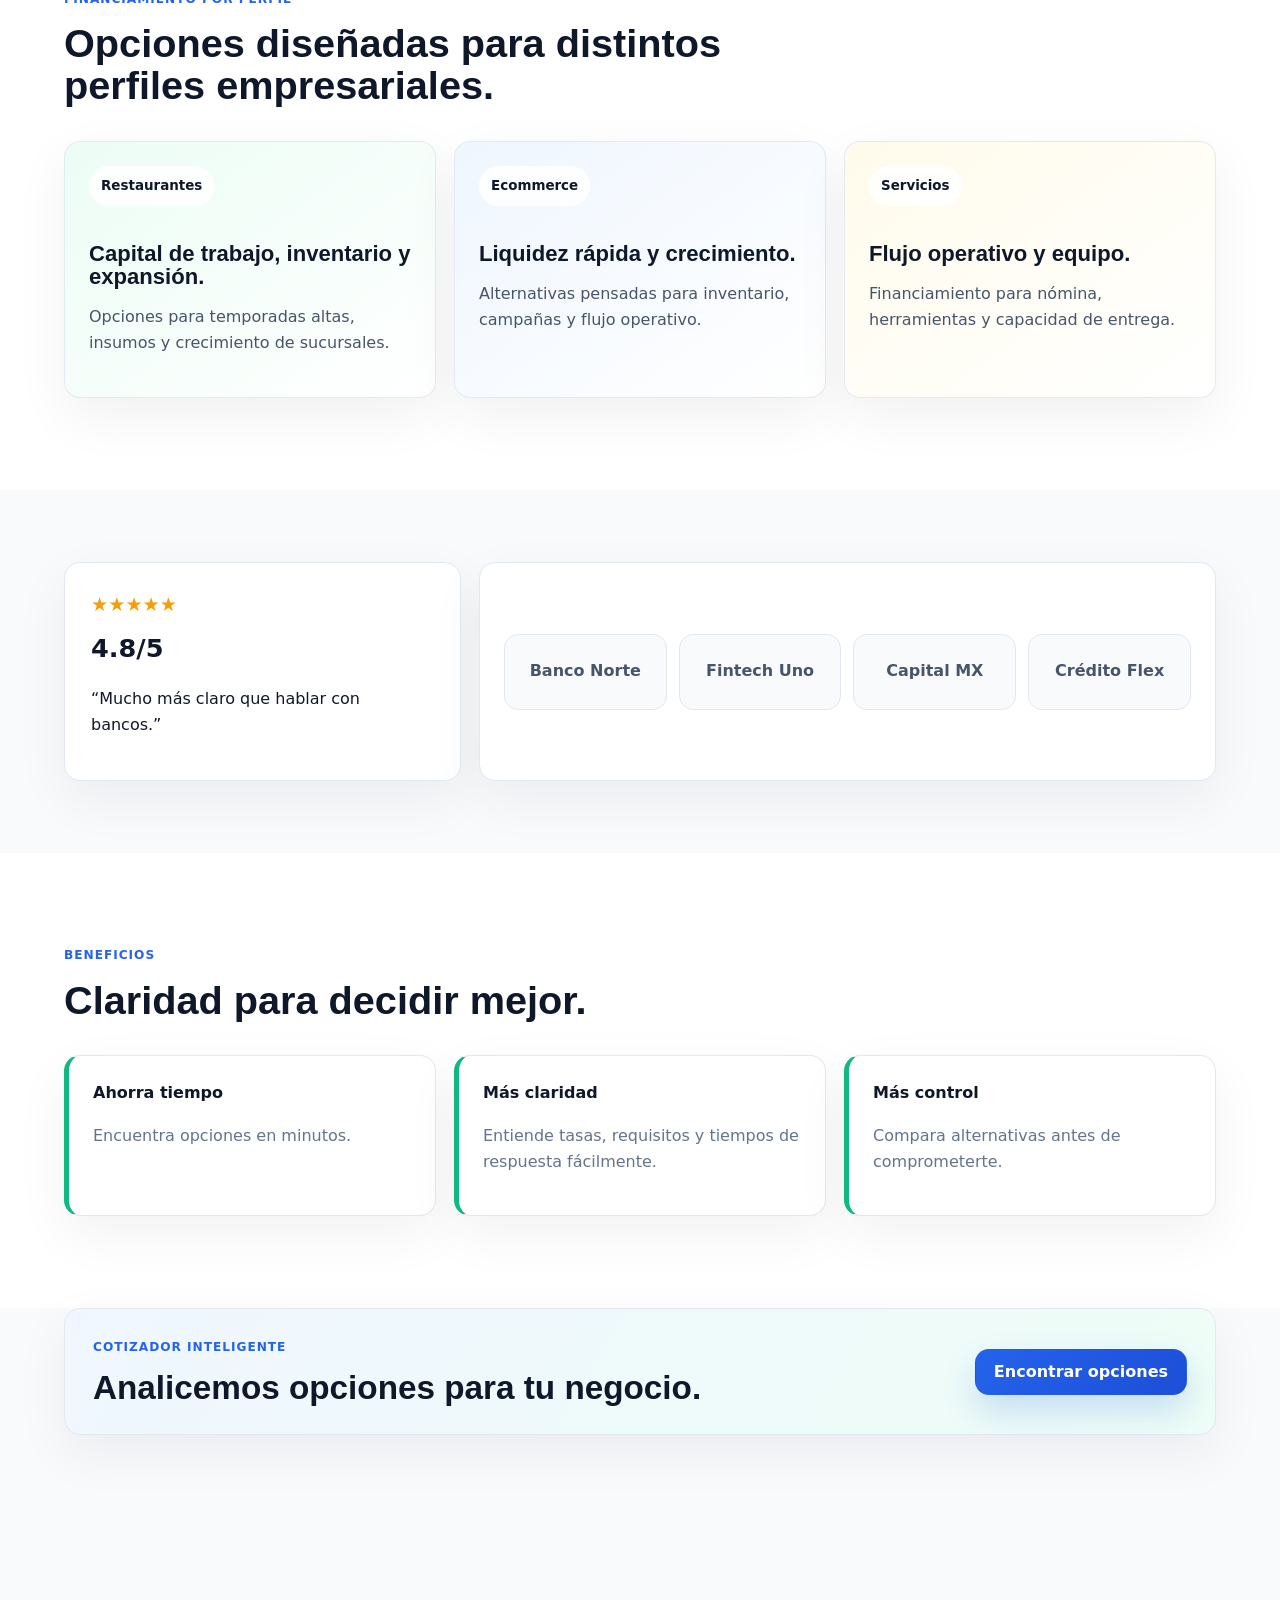
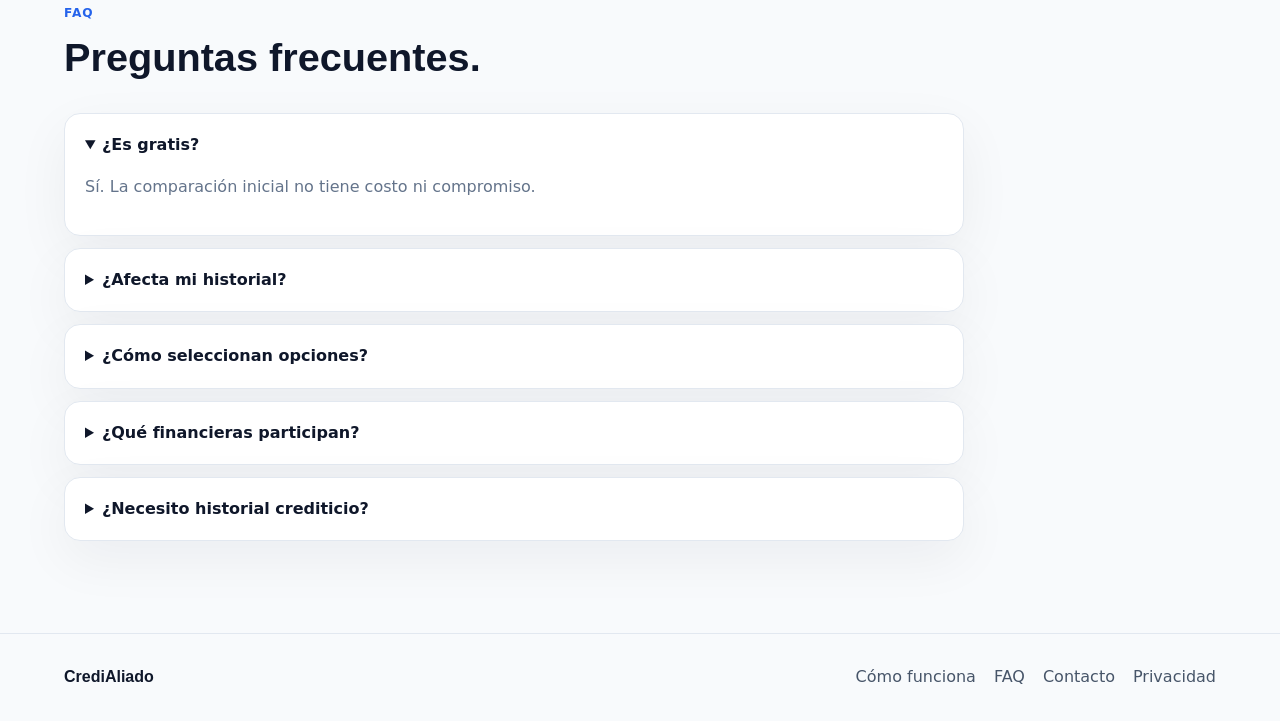
==== commit 6eaf8681: "v2" ====
--- a/index.html
+++ b/index.html
@@ -3,7 +3,7 @@
   <head>
     <meta charset="UTF-8" />
     <meta name="viewport" content="width=device-width, initial-scale=1.0" />
-    <title>ClaraCapital | Matching financiero para PYMEs</title>
+    <title>CrediAliado | Matching financiero para PYMEs</title>
     <meta
       name="description"
       content="Encuentra financiamiento empresarial con una plataforma inteligente de matching financiero para PYMEs."
@@ -16,9 +16,9 @@
   </head>
   <body>
     <header class="site-header">
-      <a class="brand" href="index.html#inicio" aria-label="ClaraCapital inicio">
+      <a class="brand" href="index.html#inicio" aria-label="CrediAliado inicio">
         <span class="brand-mark">C</span>
-        <span>ClaraCapital</span>
+        <span>CrediAliado</span>
       </a>
       <nav class="nav-links" aria-label="Navegación principal">
         <a href="#como-funciona">Cómo funciona</a>
@@ -32,8 +32,10 @@
     <main>
       <section class="hero" id="inicio">
         <div class="hero-copy">
-          <p class="eyebrow">Matching financiero</p>
-          <h1>Encuentra opciones de financiamiento para tu negocio.</h1>
+          <p class="eyebrow hero-eyebrow">Para micro y pequeños negocios en México</p>
+          <h1>
+            Encuentra el crédito ideal para tu negocio <span class="text-green">en minutos.</span>
+          </h1>
           <p class="hero-subtitle">
             Comparamos alternativas empresariales según el perfil y necesidades de tu negocio.
           </p>
@@ -203,11 +205,11 @@
     </main>
 
     <footer class="site-footer">
-      <span>ClaraCapital</span>
+      <span>CrediAliado</span>
       <div>
         <a href="#como-funciona">Cómo funciona</a>
         <a href="#faq">FAQ</a>
-        <a href="mailto:hola@claracapital.mx">Contacto</a>
+        <a href="mailto:hola@credialiado.mx">Contacto</a>
         <a href="#inicio">Privacidad</a>
       </div>
     </footer>
--- a/styles.css
+++ b/styles.css
@@ -127,6 +127,26 @@
   text-transform: uppercase;
 }
 
+.hero-eyebrow {
+  display: inline-flex;
+  align-items: center;
+  gap: 8px;
+  width: fit-content;
+  padding: 6px 14px;
+  color: #047857;
+  background: var(--soft-green);
+  border-radius: 999px;
+}
+
+.hero-eyebrow::before {
+  content: "";
+  width: 6px;
+  height: 6px;
+  flex: 0 0 6px;
+  border-radius: 999px;
+  background: var(--green);
+}
+
 h1,
 h2,
 h3 {
@@ -142,6 +162,10 @@
   font-size: clamp(2.55rem, 4.8vw, 3.5rem);
   letter-spacing: 0;
   font-weight: 650;
+}
+
+.text-green {
+  color: var(--green);
 }
 
 h2 {
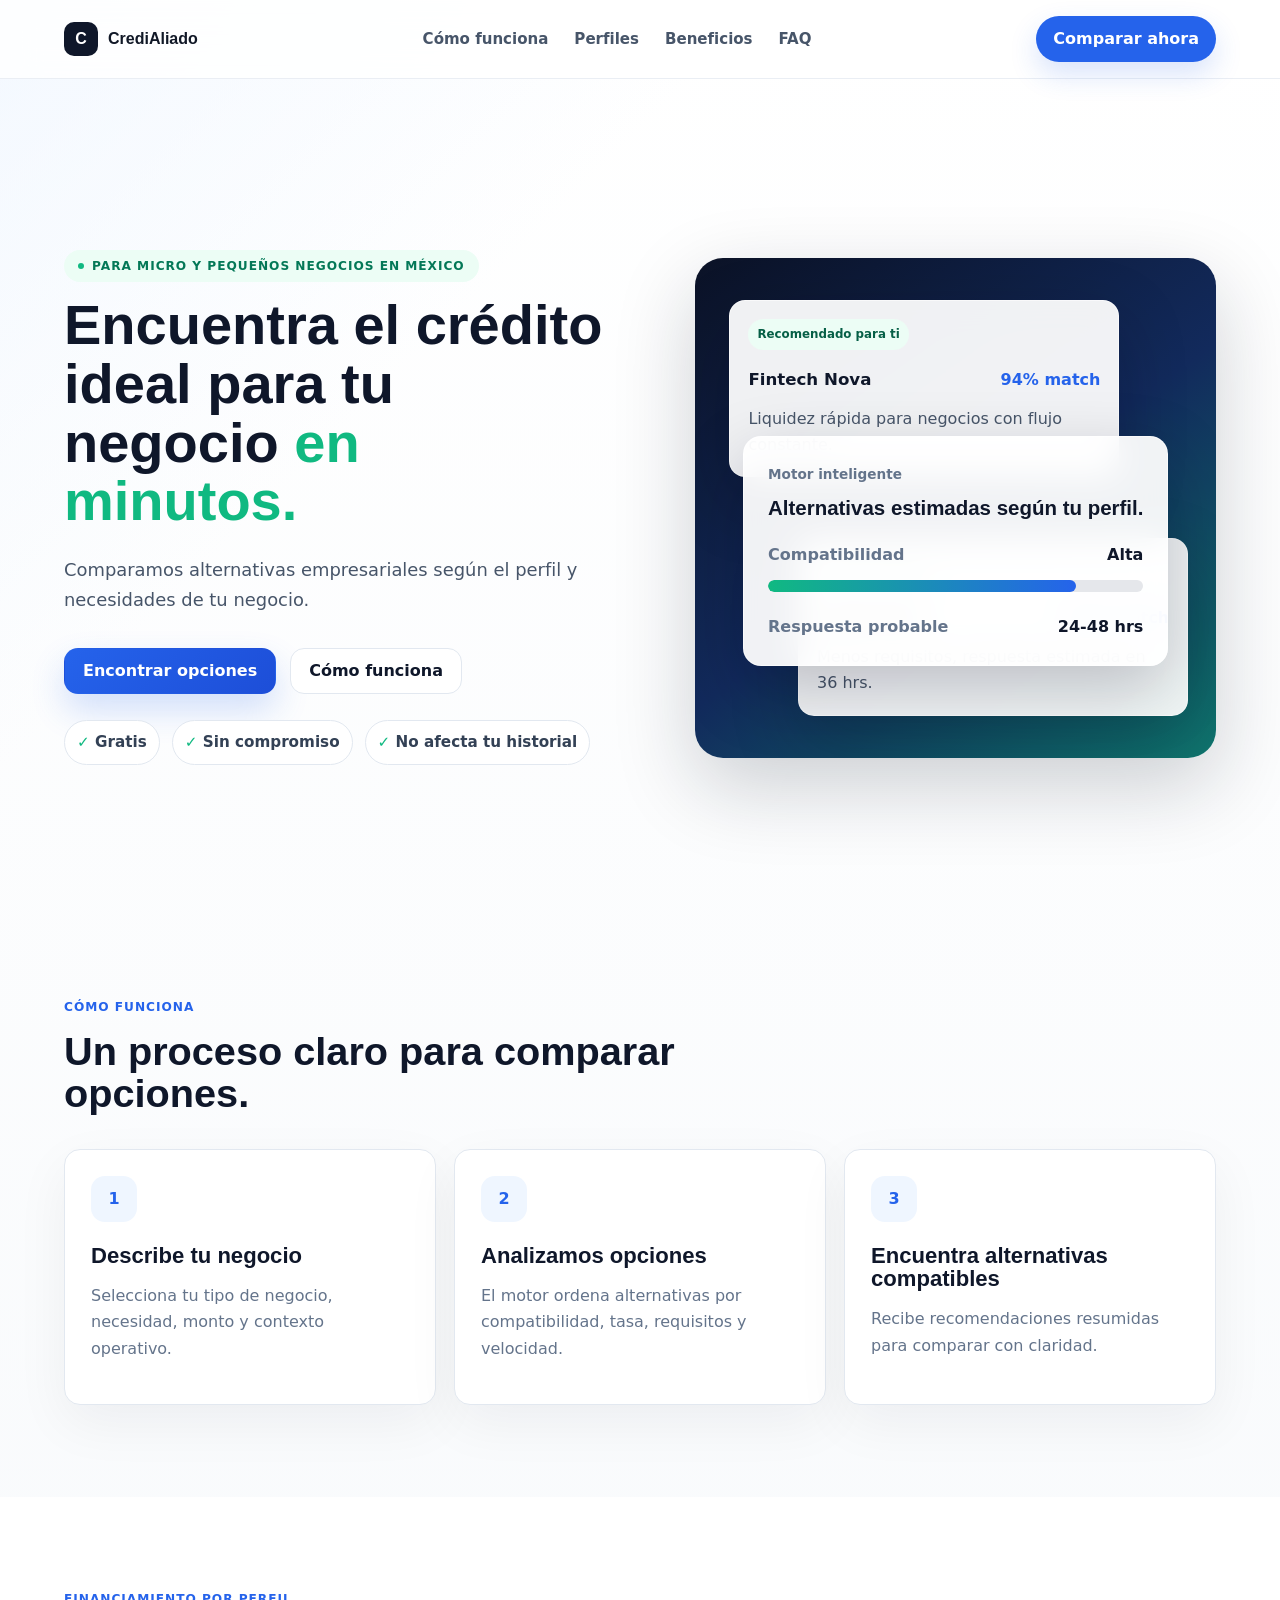
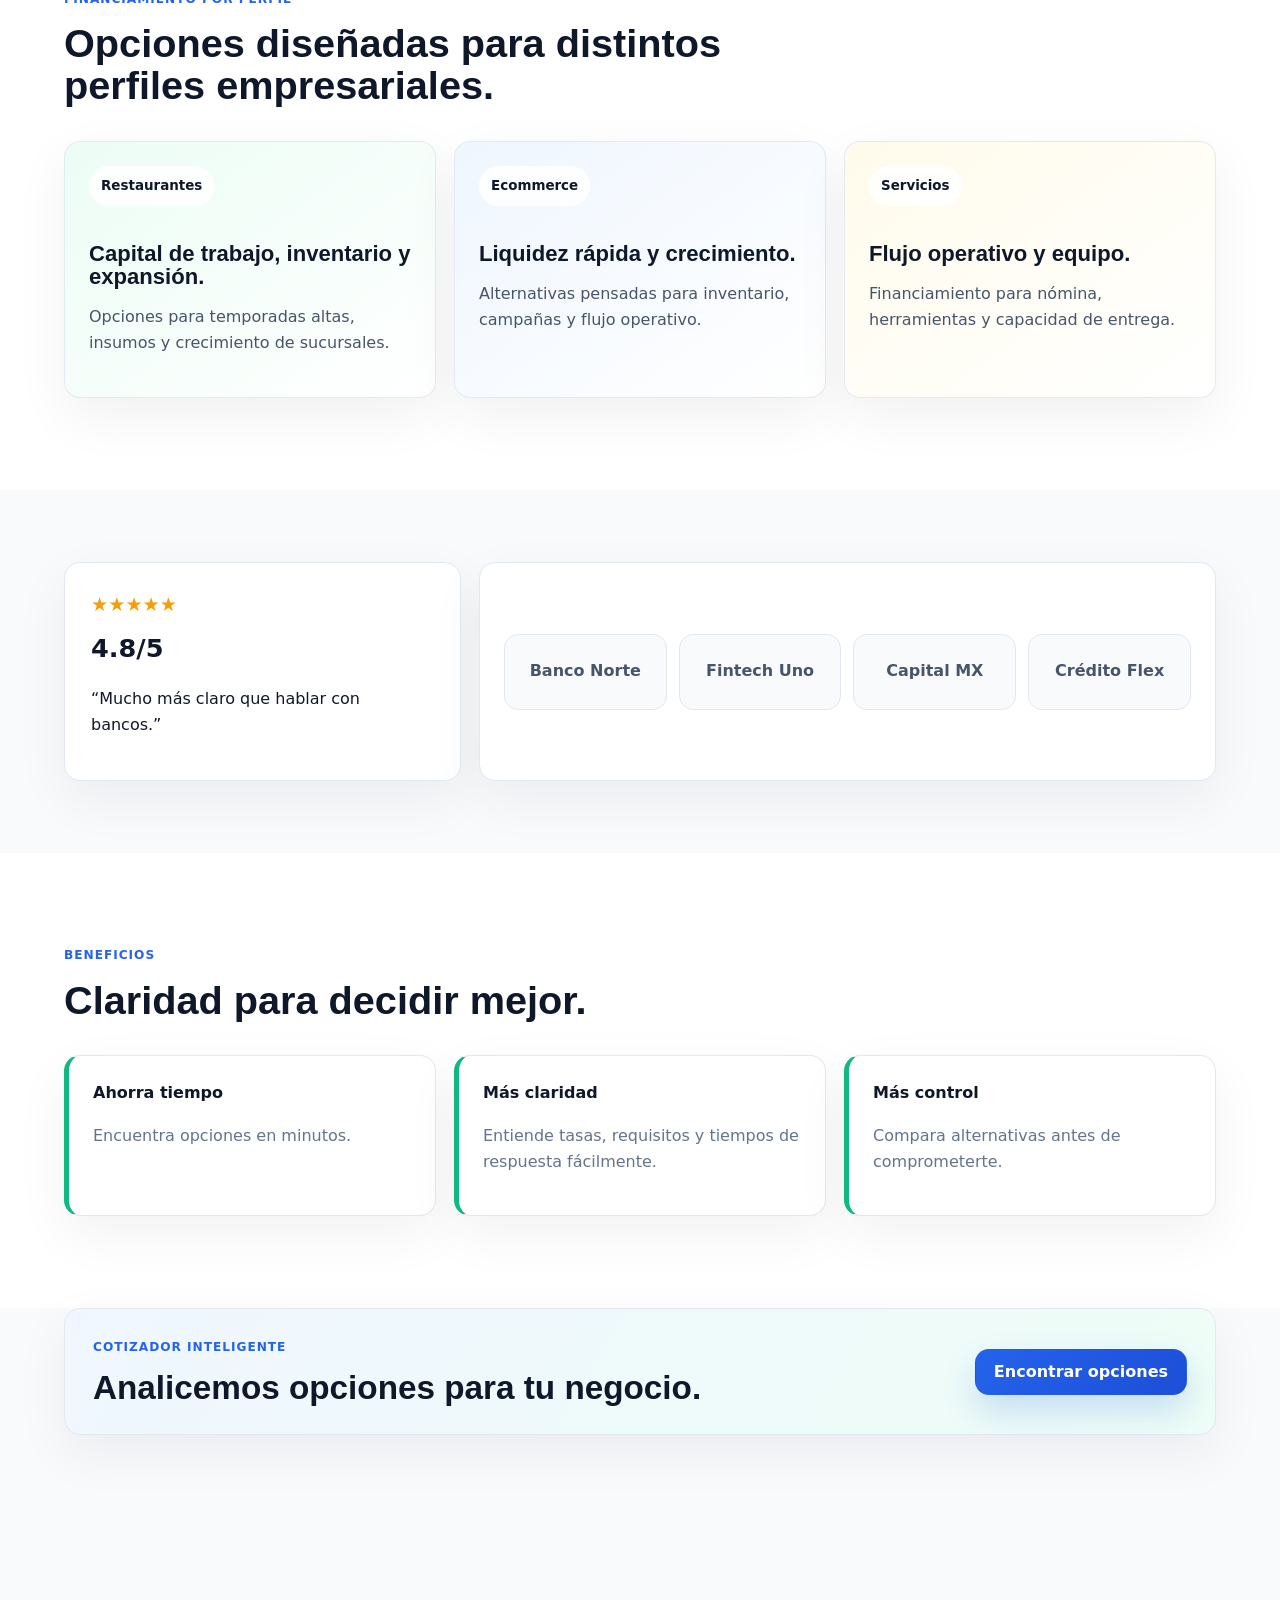
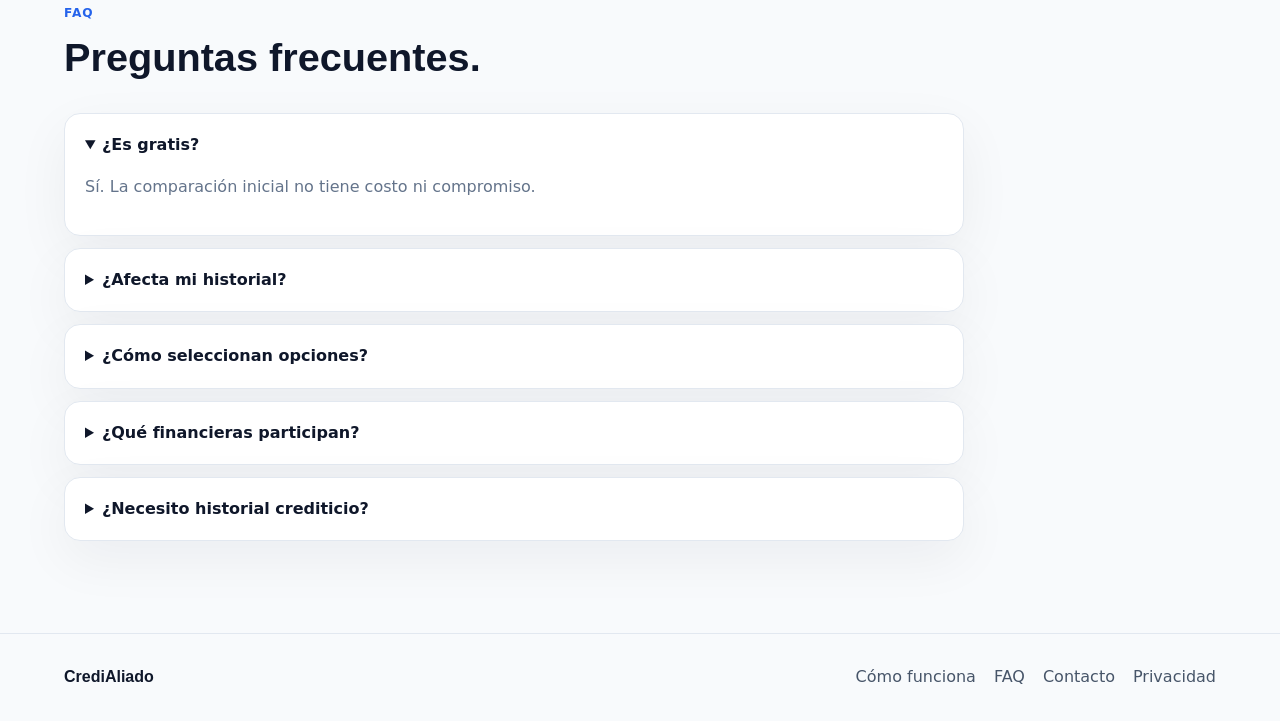
==== commit 643c52b0: "redisenando" ====
--- a/index.html
+++ b/index.html
@@ -26,7 +26,7 @@
         <a href="#beneficios">Beneficios</a>
         <a href="#faq">FAQ</a>
       </nav>
-      <a class="header-cta" href="cotizador.html">Cotizar ahora</a>
+      <a class="header-cta" href="cotizador.html">Comparar ahora</a>
     </header>
 
     <main>
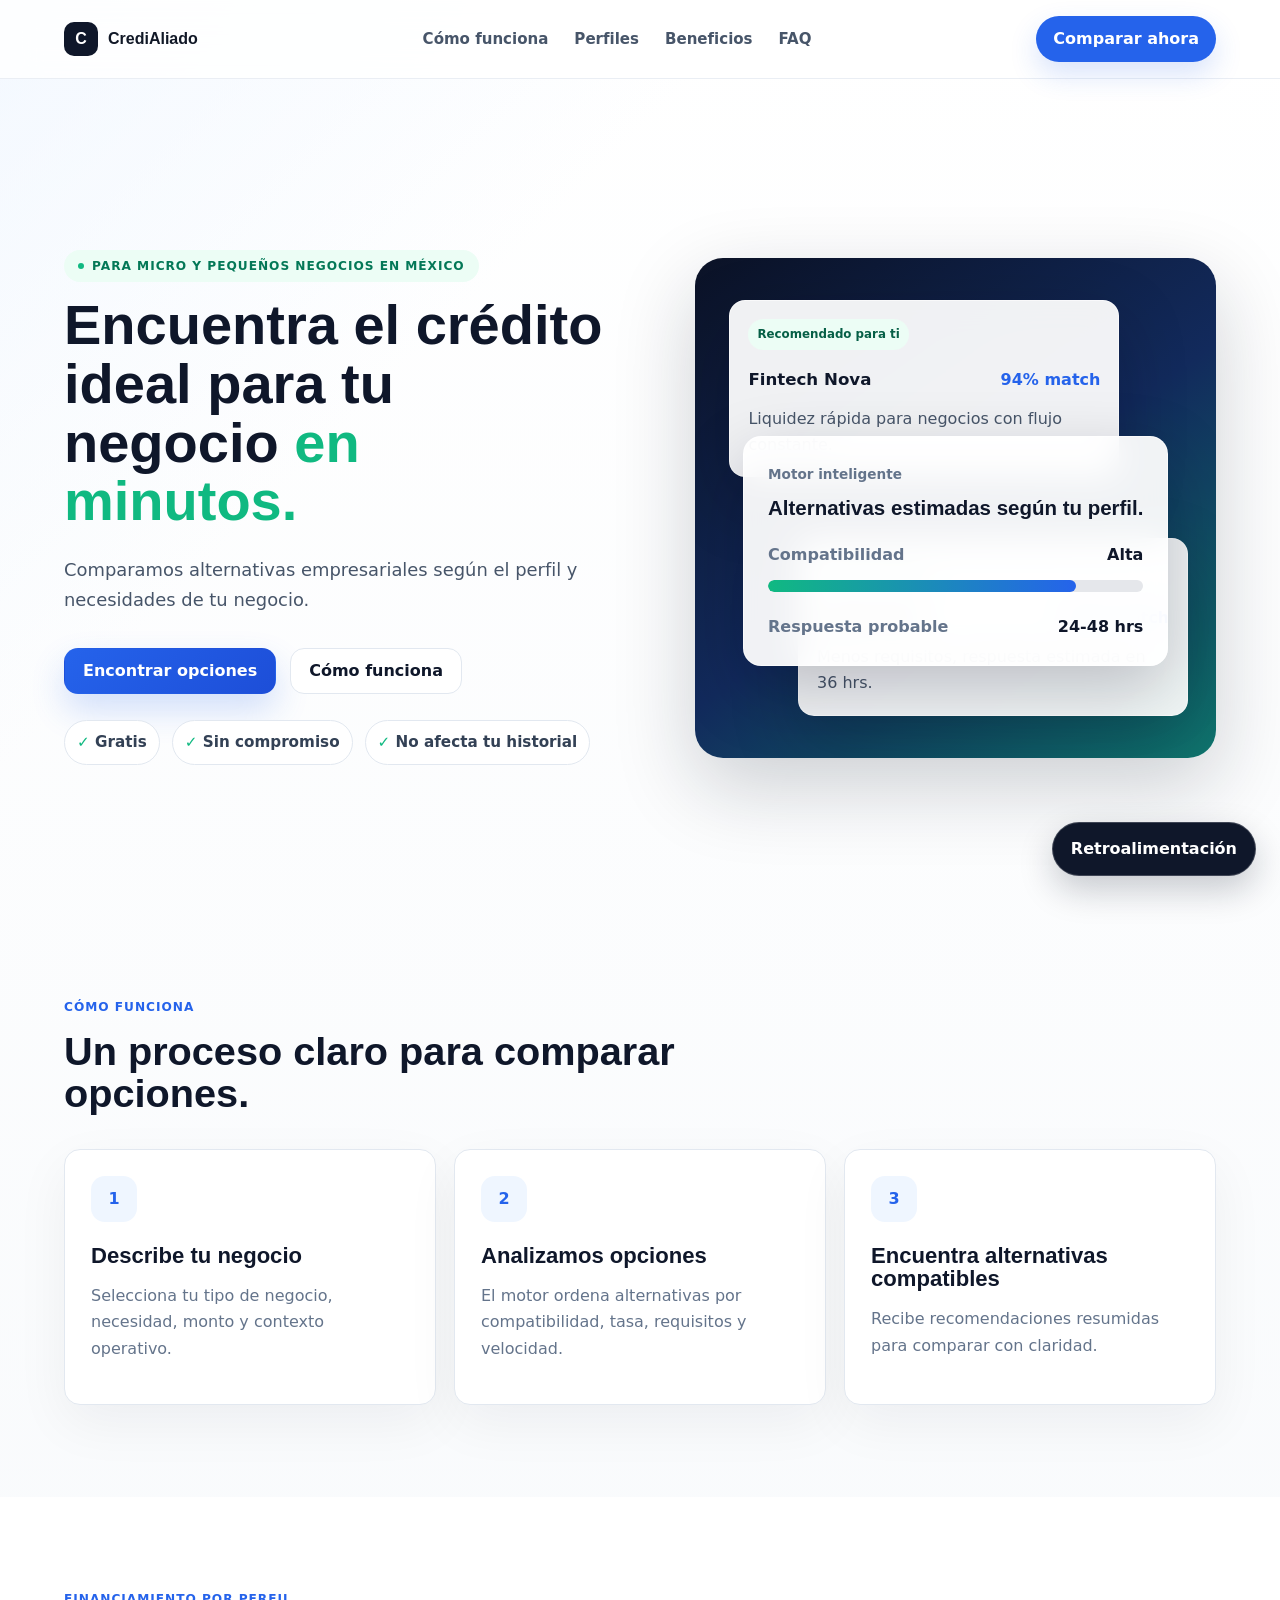
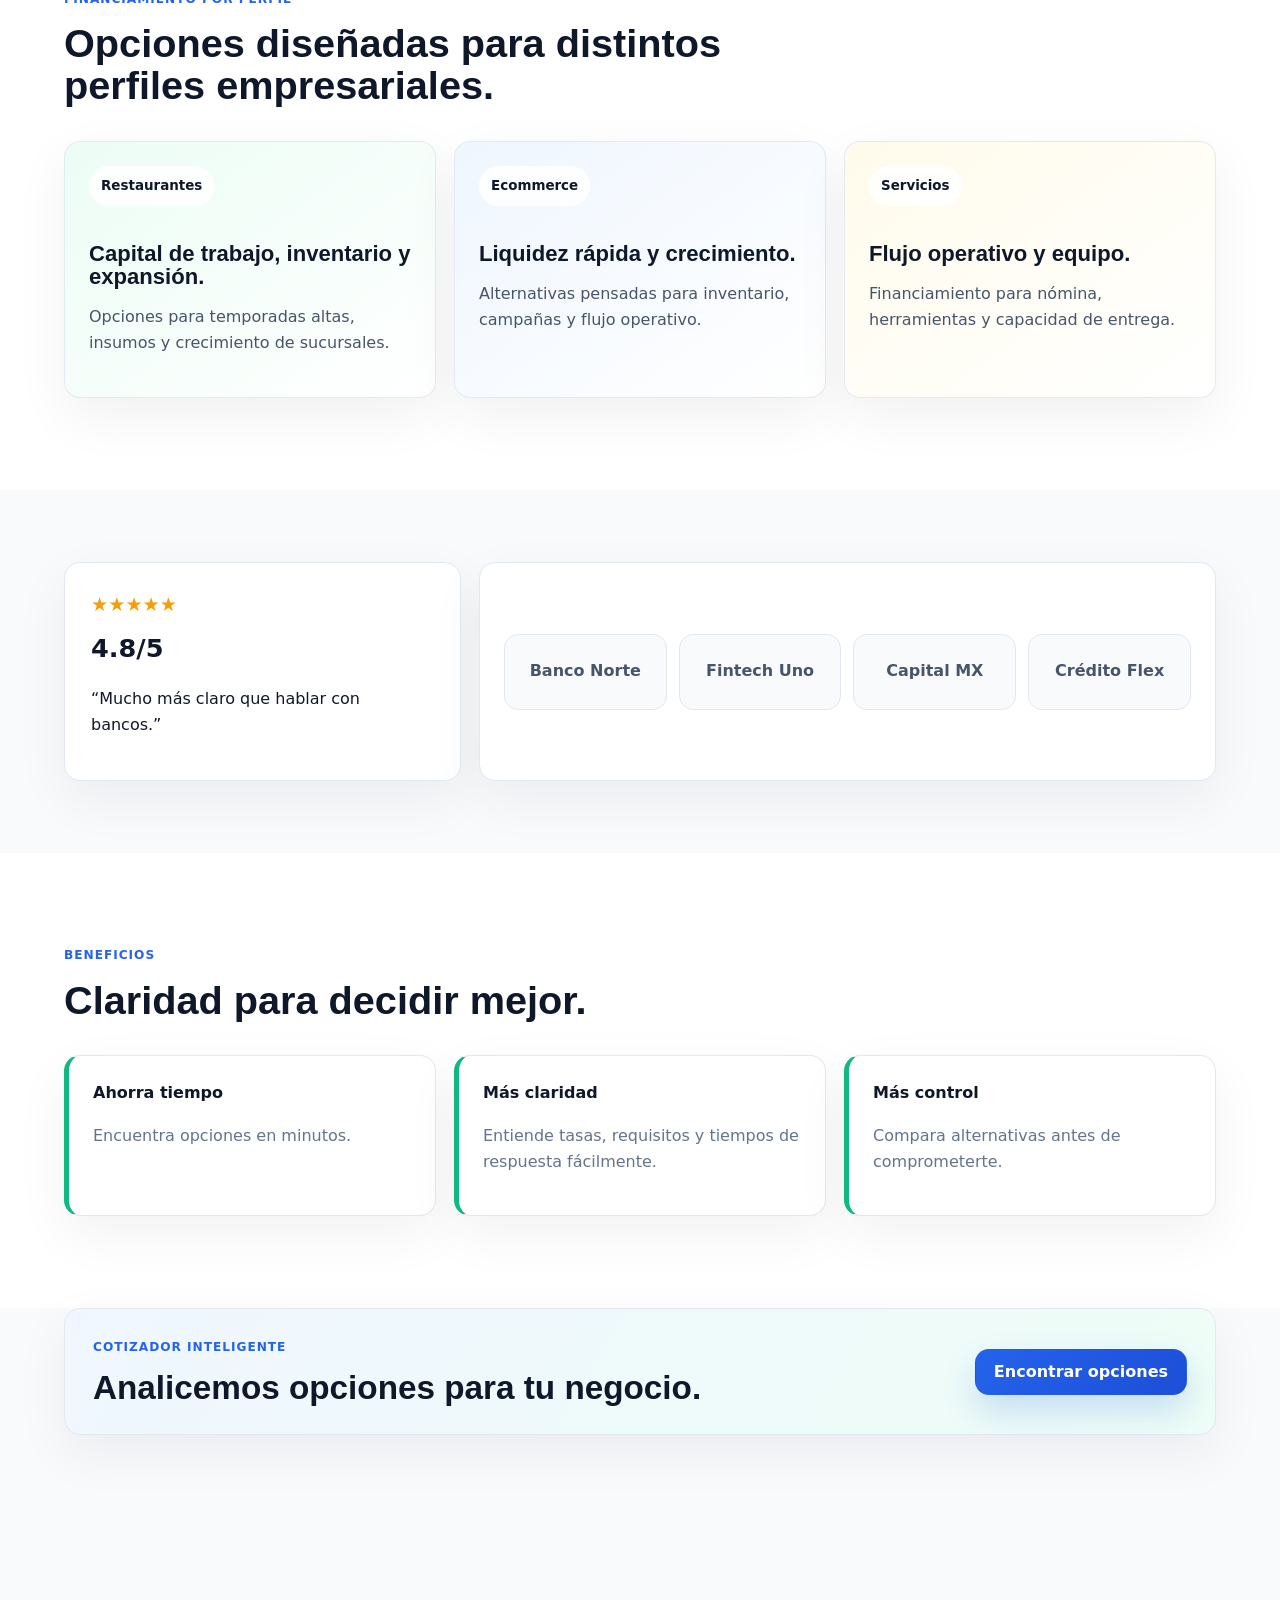
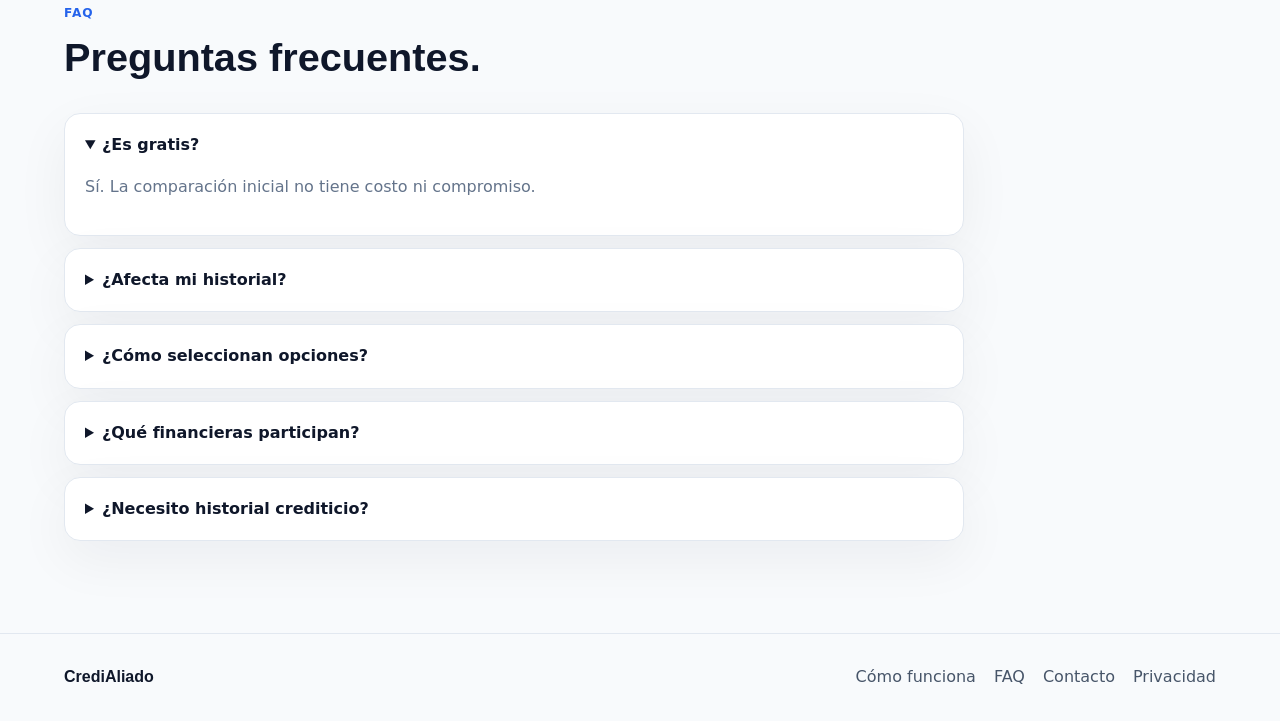
==== commit a6c785a7: "a" ====
--- a/index.html
+++ b/index.html
@@ -204,6 +204,15 @@
       </section>
     </main>
 
+    <a
+      class="feedback-trigger"
+      href="https://docs.google.com/forms/d/e/1FAIpQLSefCgy9SkTQuJ4f0qYIs3QMmN-Ha3sEBBcfDWnB3LaWqZV44Q/viewform?pli=1"
+      target="_blank"
+      rel="noopener noreferrer"
+    >
+      Retroalimentación
+    </a>
+
     <footer class="site-footer">
       <span>CrediAliado</span>
       <div>
@@ -213,5 +222,6 @@
         <a href="#inicio">Privacidad</a>
       </div>
     </footer>
+    <script src="app.js"></script>
   </body>
 </html>
--- a/styles.css
+++ b/styles.css
@@ -1268,6 +1268,95 @@
   gap: 18px;
 }
 
+.feedback-trigger {
+  position: fixed;
+  right: 24px;
+  bottom: 24px;
+  z-index: 40;
+  padding: 13px 18px;
+  color: var(--white);
+  background: var(--navy);
+  border: 1px solid rgba(255, 255, 255, 0.2);
+  border-radius: 999px;
+  box-shadow: 0 14px 34px rgba(15, 23, 42, 0.22);
+  font: inherit;
+  font-weight: 700;
+  cursor: pointer;
+}
+
+.feedback-trigger:hover {
+  background: #172554;
+  border-color: rgba(255, 255, 255, 0.28);
+  transform: translateY(-1px);
+}
+
+.feedback-dialog {
+  width: min(92vw, 520px);
+  padding: 0;
+  color: var(--navy);
+  background: var(--white);
+  border: 1px solid var(--line);
+  border-radius: 20px;
+  box-shadow: var(--shadow);
+}
+
+.feedback-dialog::backdrop {
+  background: rgba(15, 23, 42, 0.36);
+}
+
+.feedback-form {
+  display: grid;
+  gap: 18px;
+  padding: 24px;
+}
+
+.feedback-head {
+  display: flex;
+  align-items: flex-start;
+  justify-content: space-between;
+  gap: 18px;
+}
+
+.feedback-head h2 {
+  margin-top: 4px;
+  font-size: 1.45rem;
+}
+
+.icon-button {
+  display: inline-grid;
+  width: 38px;
+  height: 38px;
+  place-items: center;
+  color: var(--navy);
+  background: var(--soft-blue);
+  border: 1px solid var(--line);
+  border-radius: 999px;
+  font: inherit;
+  font-size: 1.45rem;
+  line-height: 1;
+  cursor: pointer;
+}
+
+.feedback-form label {
+  display: grid;
+  gap: 8px;
+  color: var(--navy);
+  font-weight: 700;
+}
+
+.feedback-form textarea,
+.feedback-form input {
+  width: 100%;
+  padding: 14px 16px;
+  color: var(--navy);
+  background: #f8fafc;
+  border: 1px solid var(--line);
+  border-radius: 14px;
+  font: inherit;
+  font-weight: 500;
+  resize: vertical;
+}
+
 @keyframes fadeSlide {
   from {
     opacity: 0;
@@ -1431,4 +1520,11 @@
   .logo-cloud {
     grid-template-columns: 1fr;
   }
-}
+
+  .feedback-trigger {
+    right: 14px;
+    bottom: 14px;
+    padding: 12px 15px;
+    font-size: 0.92rem;
+  }
+}
